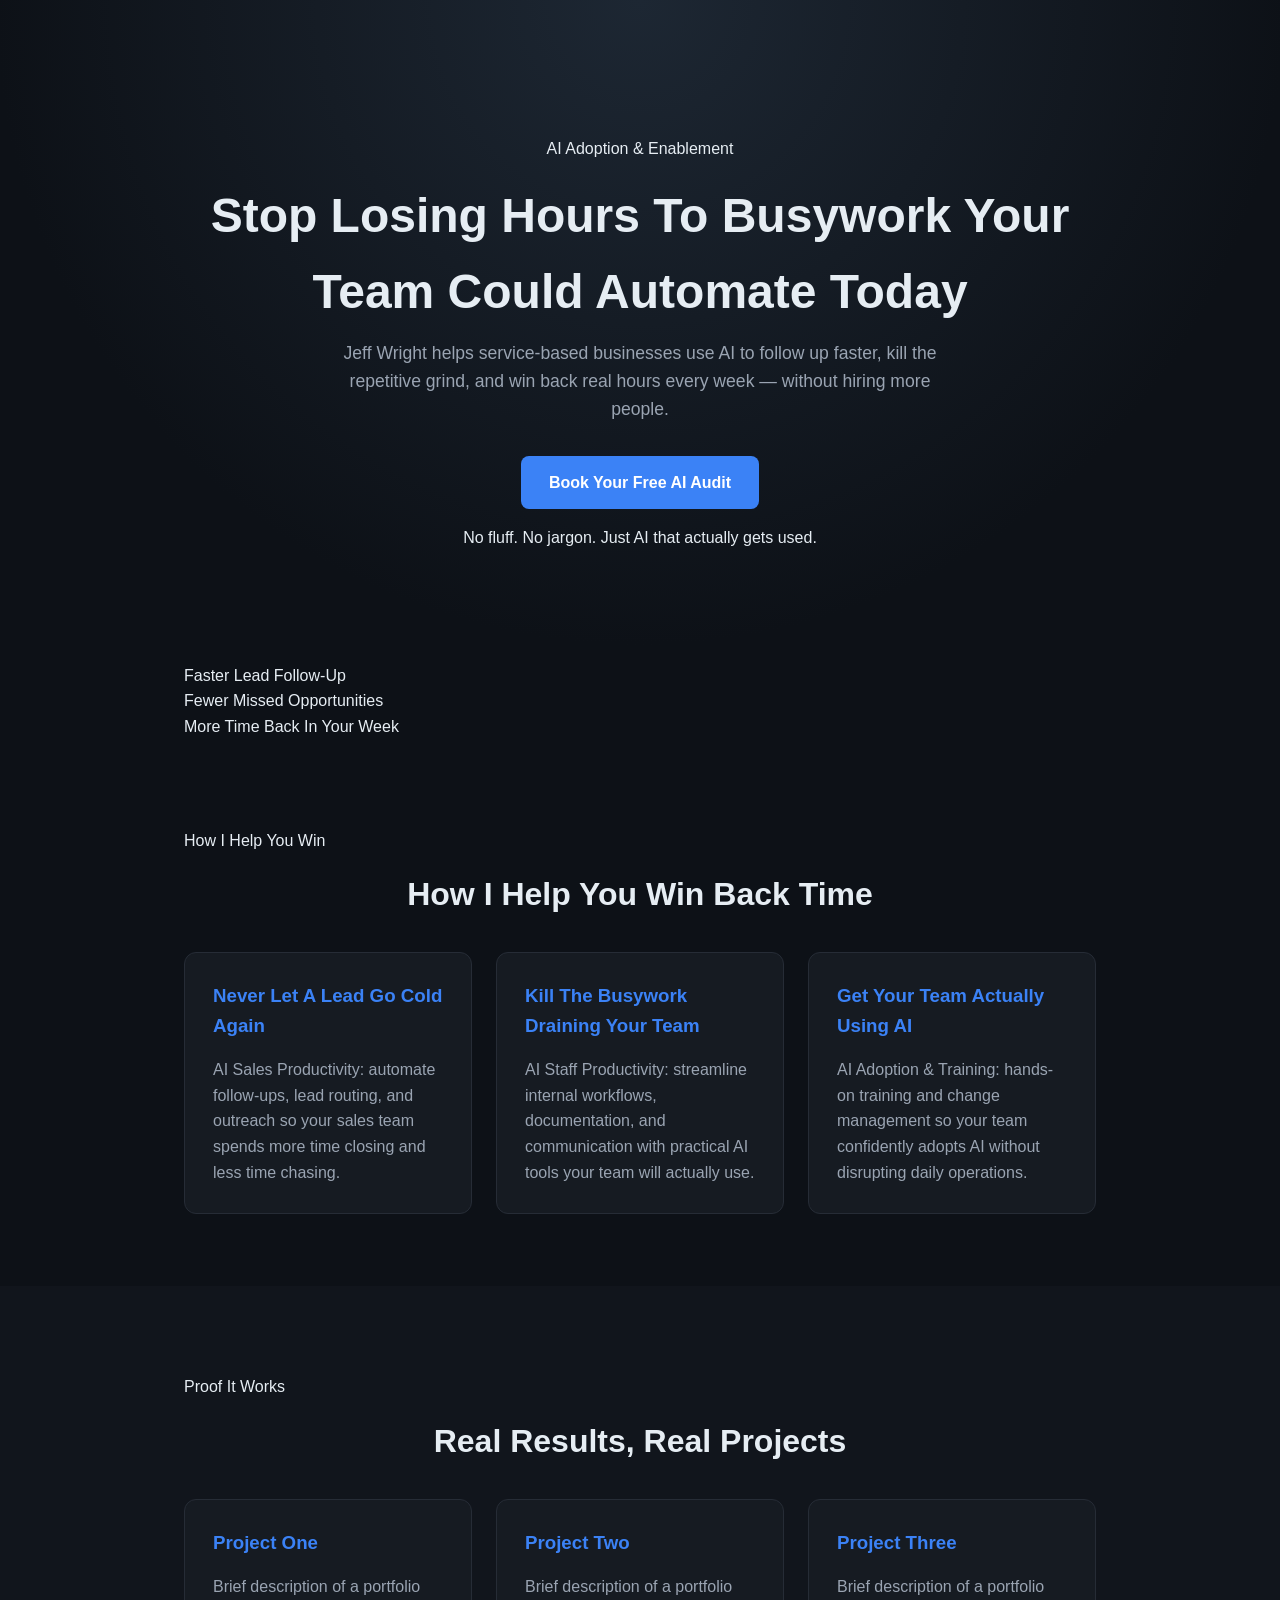
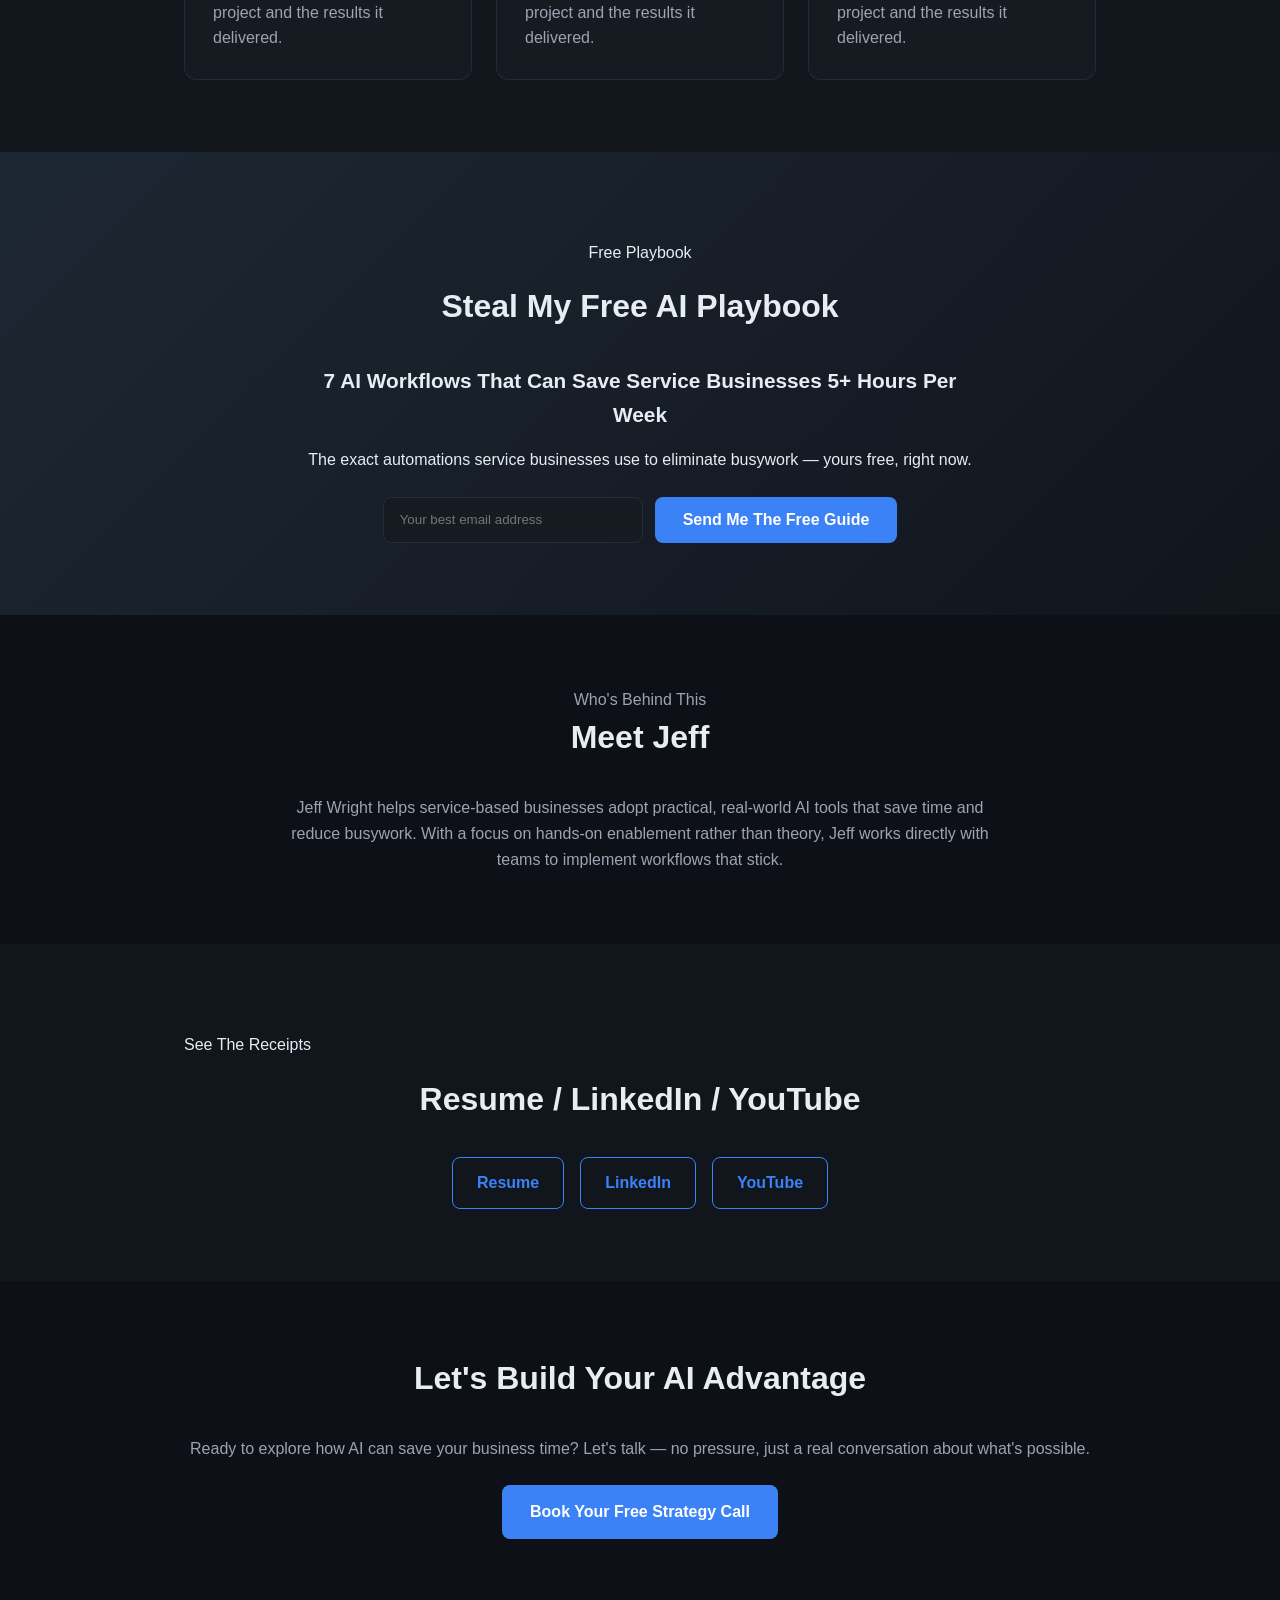
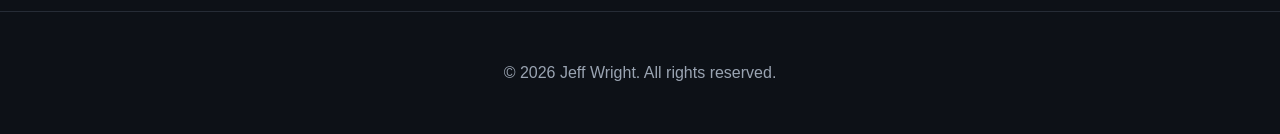
==== index.html @ 06b240dd "Update index.html" ====
<!DOCTYPE html>
<html lang="en">
<head>
<meta charset="UTF-8">
<meta name="viewport" content="width=device-width, initial-scale=1.0">
<title>Jeff Wright | AI Adoption & Enablement</title>
<link rel="stylesheet" href="style.css">
</head>
<body>

<header class="hero">
  <div class="container">
    <p class="eyebrow">AI Adoption &amp; Enablement</p>
    <h1>Stop Losing Hours To Busywork Your Team Could Automate Today</h1>
    <p class="tagline">Jeff Wright helps service-based businesses use AI to follow up faster, kill the repetitive grind, and win back real hours every week &mdash; without hiring more people.</p>
    <a href="#contact" class="btn btn-cta">Book Your Free AI Audit</a>
    <p class="microcopy">No fluff. No jargon. Just AI that actually gets used.</p>
  </div>
</header>

<section class="stats-bar">
  <div class="container stats-grid">
    <div class="stat">
      <span class="stat-number">Faster</span>
      <span class="stat-label">Lead Follow-Up</span>
    </div>
    <div class="stat">
      <span class="stat-number">Fewer</span>
      <span class="stat-label">Missed Opportunities</span>
    </div>
    <div class="stat">
      <span class="stat-number">More</span>
      <span class="stat-label">Time Back In Your Week</span>
    </div>
  </div>
</section>

<section id="what-i-do" class="section">
  <div class="container">
    <p class="kicker">How I Help You Win</p>
    <h2>How I Help You Win Back Time</h2>
    <div class="cards">
      <div class="card">
        <h3>Never Let A Lead Go Cold Again</h3>
        <p>AI Sales Productivity: automate follow-ups, lead routing, and outreach so your sales team spends more time closing and less time chasing.</p>
      </div>
      <div class="card">
        <h3>Kill The Busywork Draining Your Team</h3>
        <p>AI Staff Productivity: streamline internal workflows, documentation, and communication with practical AI tools your team will actually use.</p>
      </div>
      <div class="card">
        <h3>Get Your Team Actually Using AI</h3>
        <p>AI Adoption &amp; Training: hands-on training and change management so your team confidently adopts AI without disrupting daily operations.</p>
      </div>
    </div>
  </div>
</section>

<section id="featured-projects" class="section alt">
  <div class="container">
    <p class="kicker">Proof It Works</p>
    <h2>Real Results, Real Projects</h2>
    <div class="cards">
      <div class="card">
        <h3>Project One</h3>
        <p>Brief description of a portfolio project and the results it delivered.</p>
      </div>
      <div class="card">
        <h3>Project Two</h3>
        <p>Brief description of a portfolio project and the results it delivered.</p>
      </div>
      <div class="card">
        <h3>Project Three</h3>
        <p>Brief description of a portfolio project and the results it delivered.</p>
      </div>
    </div>
  </div>
</section>

<section id="lead-magnet" class="section highlight">
  <div class="container">
    <p class="kicker">Free Playbook</p>
    <h2>Steal My Free AI Playbook</h2>
    <p class="lead-title">7 AI Workflows That Can Save Service Businesses 5+ Hours Per Week</p>
    <p>The exact automations service businesses use to eliminate busywork &mdash; yours free, right now.</p>
    <form id="lead-form" class="lead-form">
      <input type="email" name="email" placeholder="Your best email address" required>
      <button type="submit" class="btn btn-cta">Send Me The Free Guide</button>
    </form>
  </div>
</section>

<section id="about" class="section">
  <div class="container">
    <p class="kicker">Who's Behind This</p>
    <h2>Meet Jeff</h2>
    <p>Jeff Wright helps service-based businesses adopt practical, real-world AI tools that save time and reduce busywork. With a focus on hands-on enablement rather than theory, Jeff works directly with teams to implement workflows that stick.</p>
  </div>
</section>

<section id="links" class="section alt">
  <div class="container">
    <p class="kicker">See The Receipts</p>
    <h2>Resume / LinkedIn / YouTube</h2>
    <div class="links">
      <a href="#" class="btn-outline">Resume</a>
      <a href="#" class="btn-outline">LinkedIn</a>
      <a href="#" class="btn-outline">YouTube</a>
    </div>
  </div>
</section>

<section id="contact" class="section cta-section">
  <div class="container">
    <h2>Let's Build Your AI Advantage</h2>
    <p>Ready to explore how AI can save your business time? Let's talk &mdash; no pressure, just a real conversation about what's possible.</p>
    <a href="#" class="btn btn-cta btn-large">Book Your Free Strategy Call</a>
  </div>
</section>

<footer>
  <div class="container">
    <p>&copy; 2026 Jeff Wright. All rights reserved.</p>
  </div>
</footer>

</body>
</html>
---- style.css ----
:root {
  --bg: #0d1117;
  --bg-alt: #11151c;
  --accent: #3b82f6;
  --text: #e6edf3;
  --text-muted: #9aa4b2;
  --card-bg: #161b22;
  --border: #262c36;
}

* {
  box-sizing: border-box;
}

body {
  margin: 0;
  font-family: -apple-system, BlinkMacSystemFont, "Segoe UI", Roboto, Helvetica, Arial, sans-serif;
  background: var(--bg);
  color: var(--text);
  line-height: 1.6;
}

.container {
  max-width: 960px;
  margin: 0 auto;
  padding: 0 24px;
}

.section {
  padding: 72px 0;
}

.section.alt {
  background: var(--bg-alt);
}

.section.highlight {
  background: linear-gradient(135deg, #1d2733, #11151c);
  text-align: center;
}

h1, h2, h3 {
  margin-top: 0;
}

h2 {
  font-size: 2rem;
  margin-bottom: 32px;
  text-align: center;
}

.hero {
  padding: 120px 0 96px;
  text-align: center;
  background: radial-gradient(circle at top, #1d2733, #0d1117 70%);
}

.hero h1 {
  font-size: 3rem;
  margin-bottom: 8px;
}

.hero .subtitle {
  font-size: 1.4rem;
  color: var(--accent);
  margin-bottom: 20px;
}

.hero .tagline {
  max-width: 640px;
  margin: 0 auto 32px;
  color: var(--text-muted);
  font-size: 1.1rem;
}

.btn {
  display: inline-block;
  background: var(--accent);
  color: #fff;
  padding: 14px 28px;
  border-radius: 8px;
  text-decoration: none;
  font-weight: 600;
  border: none;
  cursor: pointer;
  font-size: 1rem;
}

.btn:hover {
  opacity: 0.9;
}

.btn-outline {
  display: inline-block;
  padding: 12px 24px;
  border: 1px solid var(--accent);
  color: var(--accent);
  border-radius: 8px;
  text-decoration: none;
  font-weight: 600;
}

.cards {
  display: grid;
  grid-template-columns: repeat(auto-fit, minmax(240px, 1fr));
  gap: 24px;
}

.card {
  background: var(--card-bg);
  border: 1px solid var(--border);
  border-radius: 12px;
  padding: 28px;
}

.card h3 {
  color: var(--accent);
  margin-bottom: 12px;
}

.card p {
  color: var(--text-muted);
  margin-bottom: 0;
}

.lead-title {
  font-size: 1.3rem;
  font-weight: 700;
  max-width: 640px;
  margin: 0 auto 12px;
}

.lead-form {
  display: flex;
  justify-content: center;
  gap: 12px;
  flex-wrap: wrap;
  margin-top: 24px;
}

.lead-form input {
  padding: 14px 16px;
  border-radius: 8px;
  border: 1px solid var(--border);
  background: var(--card-bg);
  color: var(--text);
  min-width: 260px;
}

#about p {
  max-width: 720px;
  margin: 0 auto;
  text-align: center;
  color: var(--text-muted);
}

.links {
  display: flex;
  justify-content: center;
  gap: 16px;
  flex-wrap: wrap;
}

#contact {
  text-align: center;
}

#contact p {
  color: var(--text-muted);
  margin-bottom: 24px;
}

footer {
  padding: 32px 0;
  text-align: center;
  color: var(--text-muted);
  border-top: 1px solid var(--border);
}
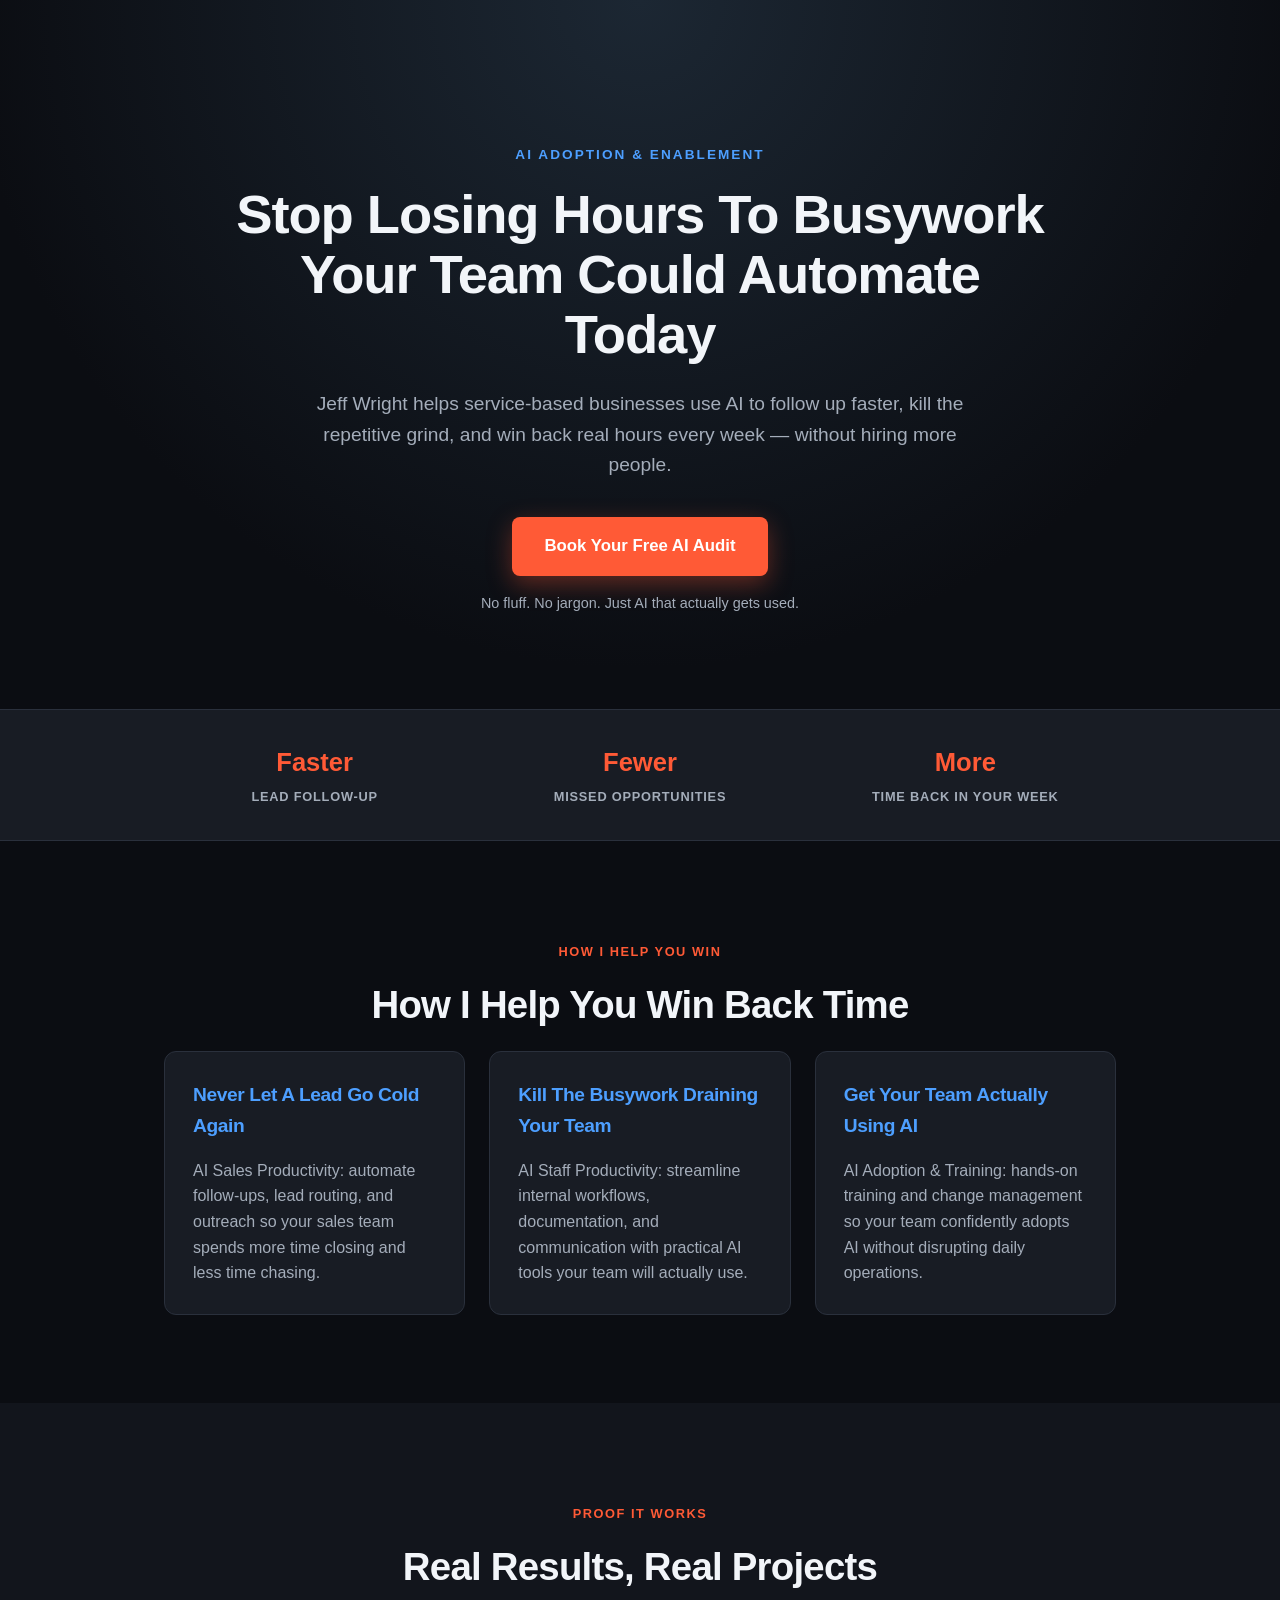
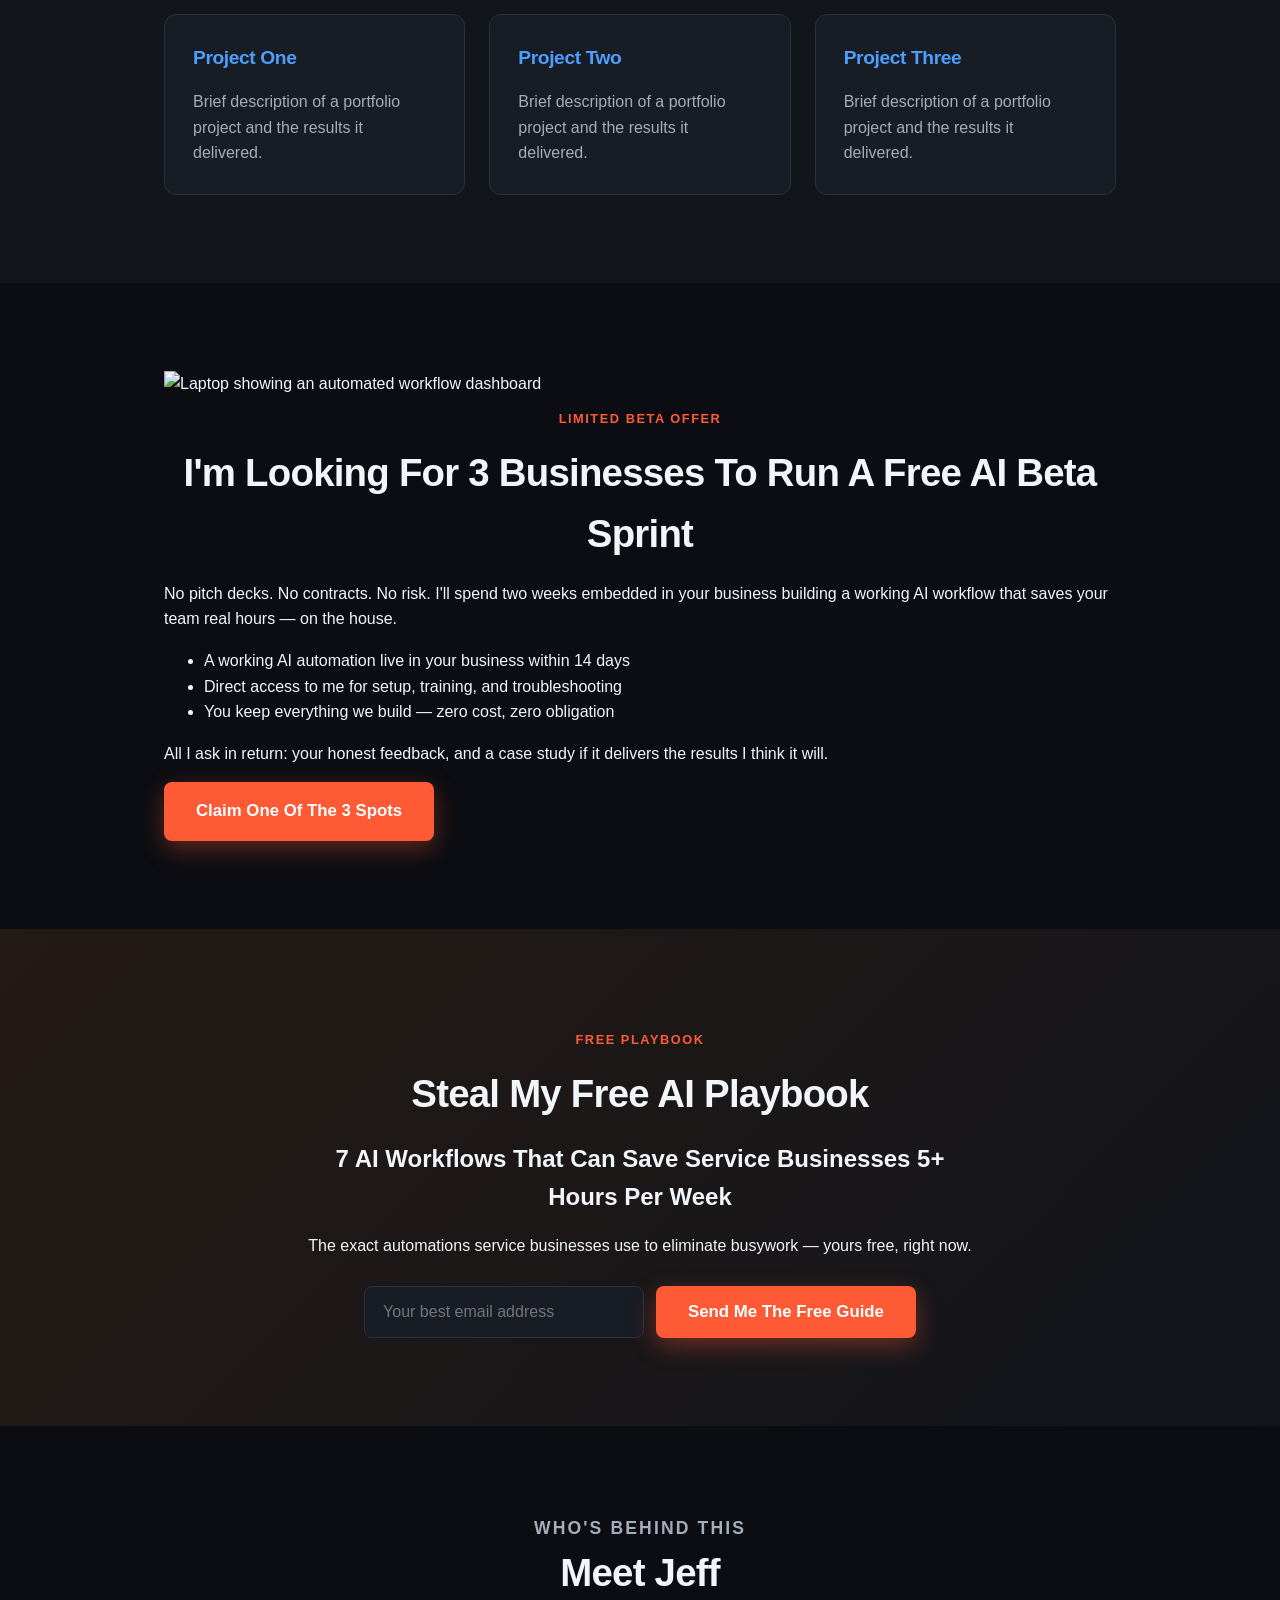
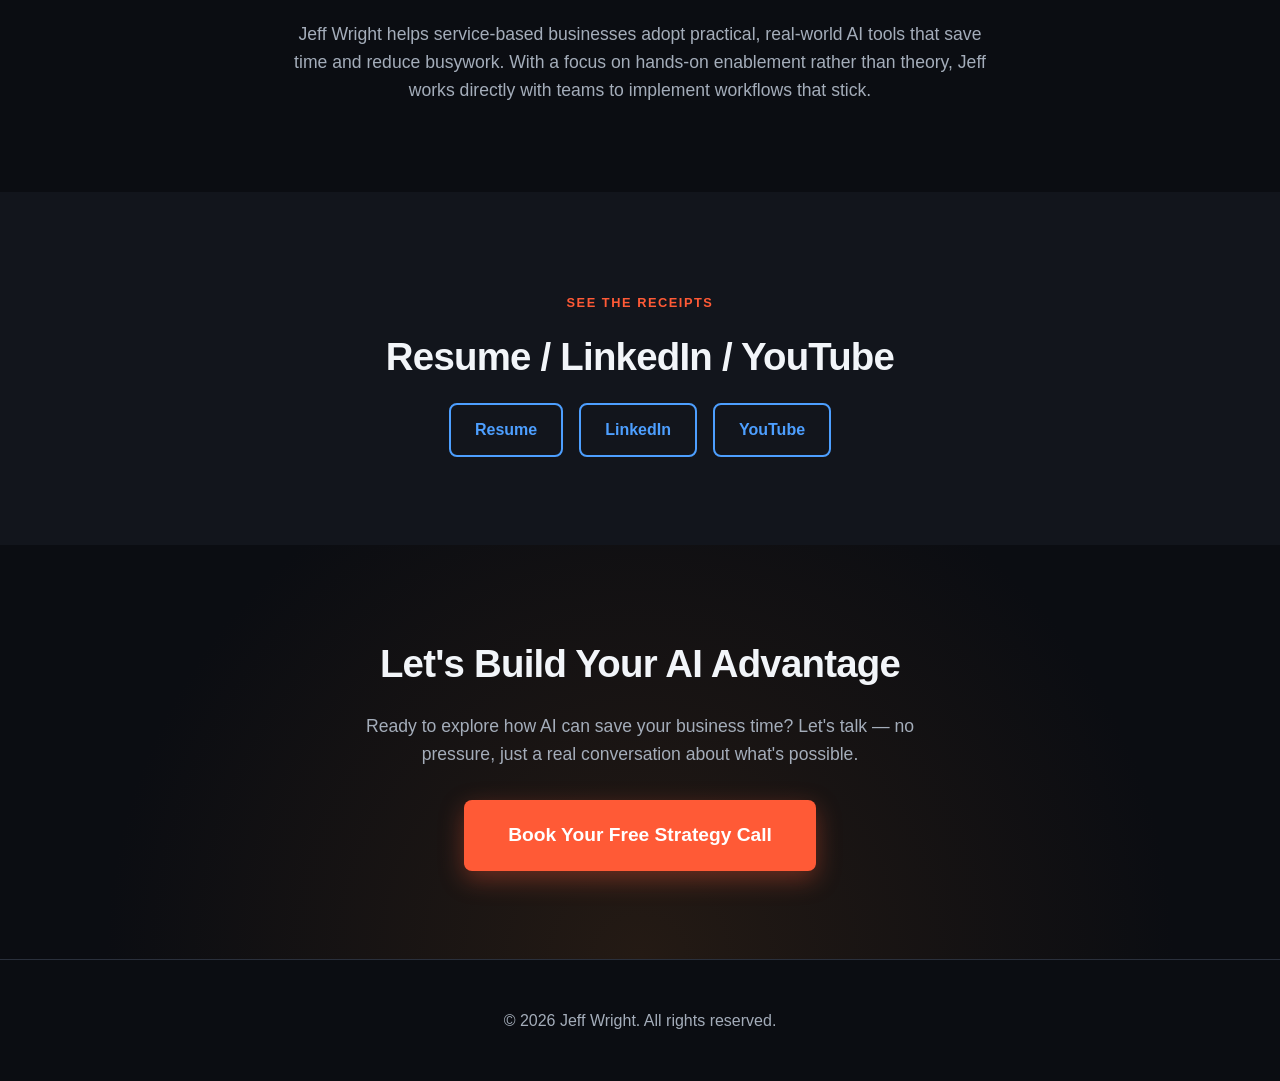
==== commit 8e603d9c: "Update index.html" ====
--- a/index.html
+++ b/index.html
@@ -77,6 +77,26 @@
   </div>
 </section>
 
+<section id="beta-offer" class="section beta-section">
+  <div class="container beta-grid">
+    <div class="beta-image">
+      <img src="https://images.unsplash.com/photo-1522202176988-66273c2fd55f?auto=format&amp;fit=crop&amp;w=1200&amp;q=80" alt="Laptop showing an automated workflow dashboard" loading="lazy">
+    </div>
+    <div class="beta-copy">
+      <p class="kicker">Limited Beta Offer</p>
+      <h2 class="beta-heading">I'm Looking For 3 Businesses To Run A Free AI Beta Sprint</h2>
+      <p class="beta-lead">No pitch decks. No contracts. No risk. I'll spend two weeks embedded in your business building a working AI workflow that saves your team real hours &mdash; on the house.</p>
+      <ul class="beta-list">
+        <li>A working AI automation live in your business within 14 days</li>
+        <li>Direct access to me for setup, training, and troubleshooting</li>
+        <li>You keep everything we build &mdash; zero cost, zero obligation</li>
+      </ul>
+      <p class="beta-ask">All I ask in return: your honest feedback, and a case study if it delivers the results I think it will.</p>
+      <a href="#contact" class="btn btn-cta">Claim One Of The 3 Spots</a>
+    </div>
+  </div>
+</section>
+
 <section id="lead-magnet" class="section highlight">
   <div class="container">
     <p class="kicker">Free Playbook</p>
--- a/style.css
+++ b/style.css
@@ -1,11 +1,13 @@
 :root {
-  --bg: #0d1117;
-  --bg-alt: #11151c;
-  --accent: #3b82f6;
-  --text: #e6edf3;
-  --text-muted: #9aa4b2;
-  --card-bg: #161b22;
-  --border: #262c36;
+  --bg: #0b0d12;
+  --bg-alt: #12151c;
+  --accent: #4d9fff;
+  --accent-cta: #ff5a36;
+  --accent-cta-hover: #ff7452;
+  --text: #f2f5f9;
+  --text-muted: #a4adba;
+  --card-bg: #181c24;
+  --border: #2a303c;
 }
 
 * {
@@ -21,13 +23,13 @@
 }
 
 .container {
-  max-width: 960px;
+  max-width: 1000px;
   margin: 0 auto;
   padding: 0 24px;
 }
 
 .section {
-  padding: 72px 0;
+  padding: 88px 0;
 }
 
 .section.alt {
@@ -35,68 +37,145 @@
 }
 
 .section.highlight {
-  background: linear-gradient(135deg, #1d2733, #11151c);
-  text-align: center;
+  background: linear-gradient(135deg, #241a14, #12151c);
+  text-align: center;
+}
+
+.section.cta-section {
+  text-align: center;
+  background: radial-gradient(circle at bottom, #241a14, #0b0d12 70%);
 }
 
 h1, h2, h3 {
   margin-top: 0;
+  font-weight: 800;
+  letter-spacing: -0.02em;
 }
 
 h2 {
-  font-size: 2rem;
-  margin-bottom: 32px;
-  text-align: center;
+  font-size: 2.4rem;
+  margin-bottom: 16px;
+  text-align: center;
+}
+
+.kicker {
+  text-align: center;
+  text-transform: uppercase;
+  letter-spacing: 0.12em;
+  font-size: 0.8rem;
+  font-weight: 700;
+  color: var(--accent-cta);
+  margin-bottom: 12px;
 }
 
 .hero {
-  padding: 120px 0 96px;
-  text-align: center;
-  background: radial-gradient(circle at top, #1d2733, #0d1117 70%);
-}
-
-.hero h1 {
-  font-size: 3rem;
-  margin-bottom: 8px;
-}
-
-.hero .subtitle {
-  font-size: 1.4rem;
+  padding: 130px 0 80px;
+  text-align: center;
+  background: radial-gradient(circle at top, #1c2733, #0b0d12 70%);
+}
+
+.hero .eyebrow {
+  text-transform: uppercase;
+  letter-spacing: 0.15em;
+  font-size: 0.85rem;
+  font-weight: 700;
   color: var(--accent);
   margin-bottom: 20px;
 }
 
+.hero h1 {
+  font-size: 3.4rem;
+  line-height: 1.1;
+  max-width: 820px;
+  margin: 0 auto 24px;
+}
+
 .hero .tagline {
-  max-width: 640px;
-  margin: 0 auto 32px;
-  color: var(--text-muted);
-  font-size: 1.1rem;
+  max-width: 680px;
+  margin: 0 auto 36px;
+  color: var(--text-muted);
+  font-size: 1.2rem;
+}
+
+.microcopy {
+  margin-top: 16px;
+  font-size: 0.9rem;
+  color: var(--text-muted);
 }
 
 .btn {
   display: inline-block;
   background: var(--accent);
   color: #fff;
-  padding: 14px 28px;
+  padding: 16px 32px;
   border-radius: 8px;
   text-decoration: none;
-  font-weight: 600;
+  font-weight: 700;
   border: none;
   cursor: pointer;
-  font-size: 1rem;
+  font-size: 1.05rem;
+  transition: transform 0.15s ease, background 0.15s ease;
 }
 
 .btn:hover {
-  opacity: 0.9;
+  transform: translateY(-2px);
+}
+
+.btn-cta {
+  background: var(--accent-cta);
+  box-shadow: 0 8px 24px rgba(255, 90, 54, 0.35);
+}
+
+.btn-cta:hover {
+  background: var(--accent-cta-hover);
+}
+
+.btn-large {
+  padding: 20px 44px;
+  font-size: 1.2rem;
 }
 
 .btn-outline {
   display: inline-block;
   padding: 12px 24px;
-  border: 1px solid var(--accent);
+  border: 2px solid var(--accent);
   color: var(--accent);
   border-radius: 8px;
   text-decoration: none;
+  font-weight: 700;
+}
+
+.stats-bar {
+  background: var(--card-bg);
+  border-top: 1px solid var(--border);
+  border-bottom: 1px solid var(--border);
+  padding: 32px 0;
+}
+
+.stats-grid {
+  display: grid;
+  grid-template-columns: repeat(auto-fit, minmax(200px, 1fr));
+  gap: 24px;
+  text-align: center;
+}
+
+.stat {
+  display: flex;
+  flex-direction: column;
+  gap: 4px;
+}
+
+.stat-number {
+  font-size: 1.6rem;
+  font-weight: 800;
+  color: var(--accent-cta);
+}
+
+.stat-label {
+  color: var(--text-muted);
+  text-transform: uppercase;
+  letter-spacing: 0.06em;
+  font-size: 0.8rem;
   font-weight: 600;
 }
 
@@ -111,11 +190,18 @@
   border: 1px solid var(--border);
   border-radius: 12px;
   padding: 28px;
+  transition: transform 0.15s ease, border-color 0.15s ease;
+}
+
+.card:hover {
+  transform: translateY(-4px);
+  border-color: var(--accent-cta);
 }
 
 .card h3 {
   color: var(--accent);
   margin-bottom: 12px;
+  font-size: 1.2rem;
 }
 
 .card p {
@@ -124,9 +210,9 @@
 }
 
 .lead-title {
-  font-size: 1.3rem;
-  font-weight: 700;
-  max-width: 640px;
+  font-size: 1.5rem;
+  font-weight: 800;
+  max-width: 680px;
   margin: 0 auto 12px;
 }
 
@@ -135,16 +221,17 @@
   justify-content: center;
   gap: 12px;
   flex-wrap: wrap;
-  margin-top: 24px;
+  margin-top: 28px;
 }
 
 .lead-form input {
-  padding: 14px 16px;
+  padding: 16px 18px;
   border-radius: 8px;
   border: 1px solid var(--border);
   background: var(--card-bg);
   color: var(--text);
-  min-width: 260px;
+  min-width: 280px;
+  font-size: 1rem;
 }
 
 #about p {
@@ -152,6 +239,7 @@
   margin: 0 auto;
   text-align: center;
   color: var(--text-muted);
+  font-size: 1.1rem;
 }
 
 .links {
@@ -161,13 +249,13 @@
   flex-wrap: wrap;
 }
 
-#contact {
-  text-align: center;
-}
-
 #contact p {
   color: var(--text-muted);
-  margin-bottom: 24px;
+  margin-bottom: 32px;
+  max-width: 560px;
+  margin-left: auto;
+  margin-right: auto;
+  font-size: 1.1rem;
 }
 
 footer {
@@ -176,3 +264,12 @@
   color: var(--text-muted);
   border-top: 1px solid var(--border);
 }
+
+@media (max-width: 600px) {
+  .hero h1 {
+    font-size: 2.3rem;
+  }
+  h2 {
+    font-size: 1.8rem;
+  }
+}
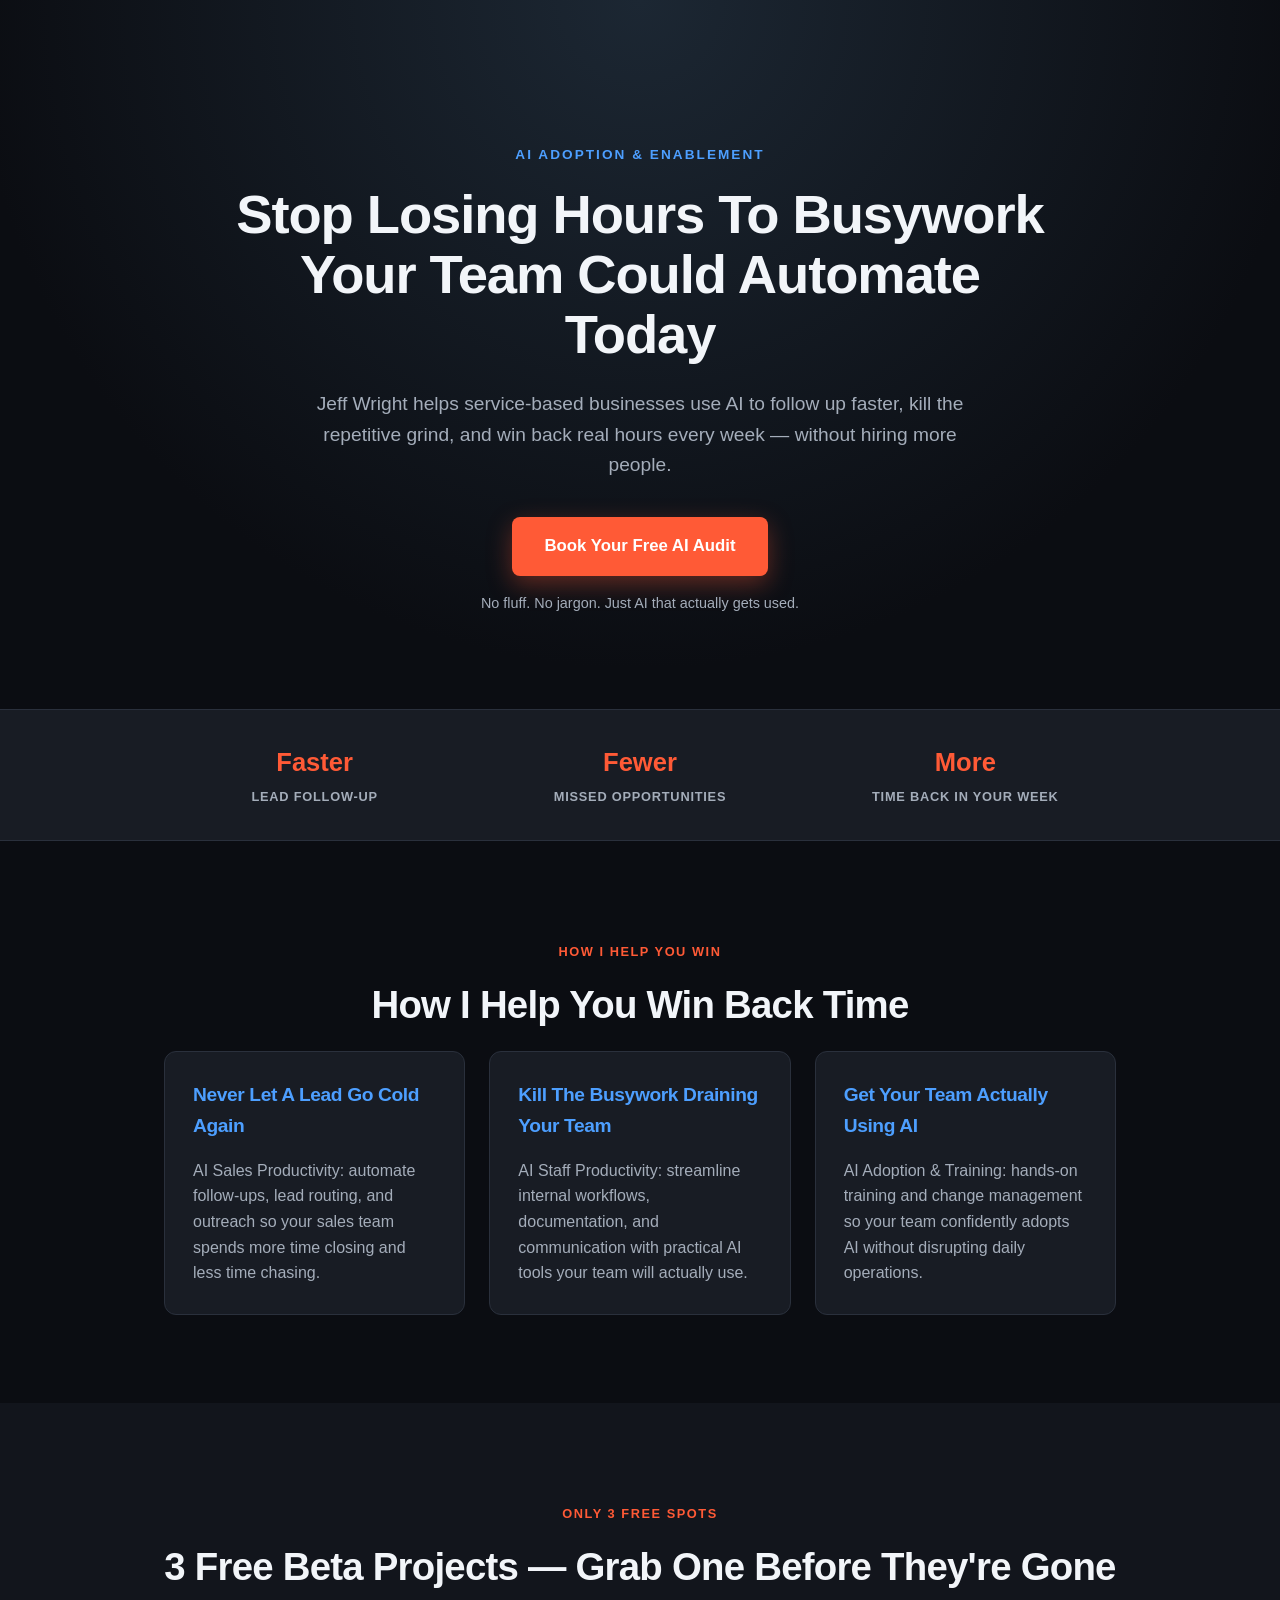
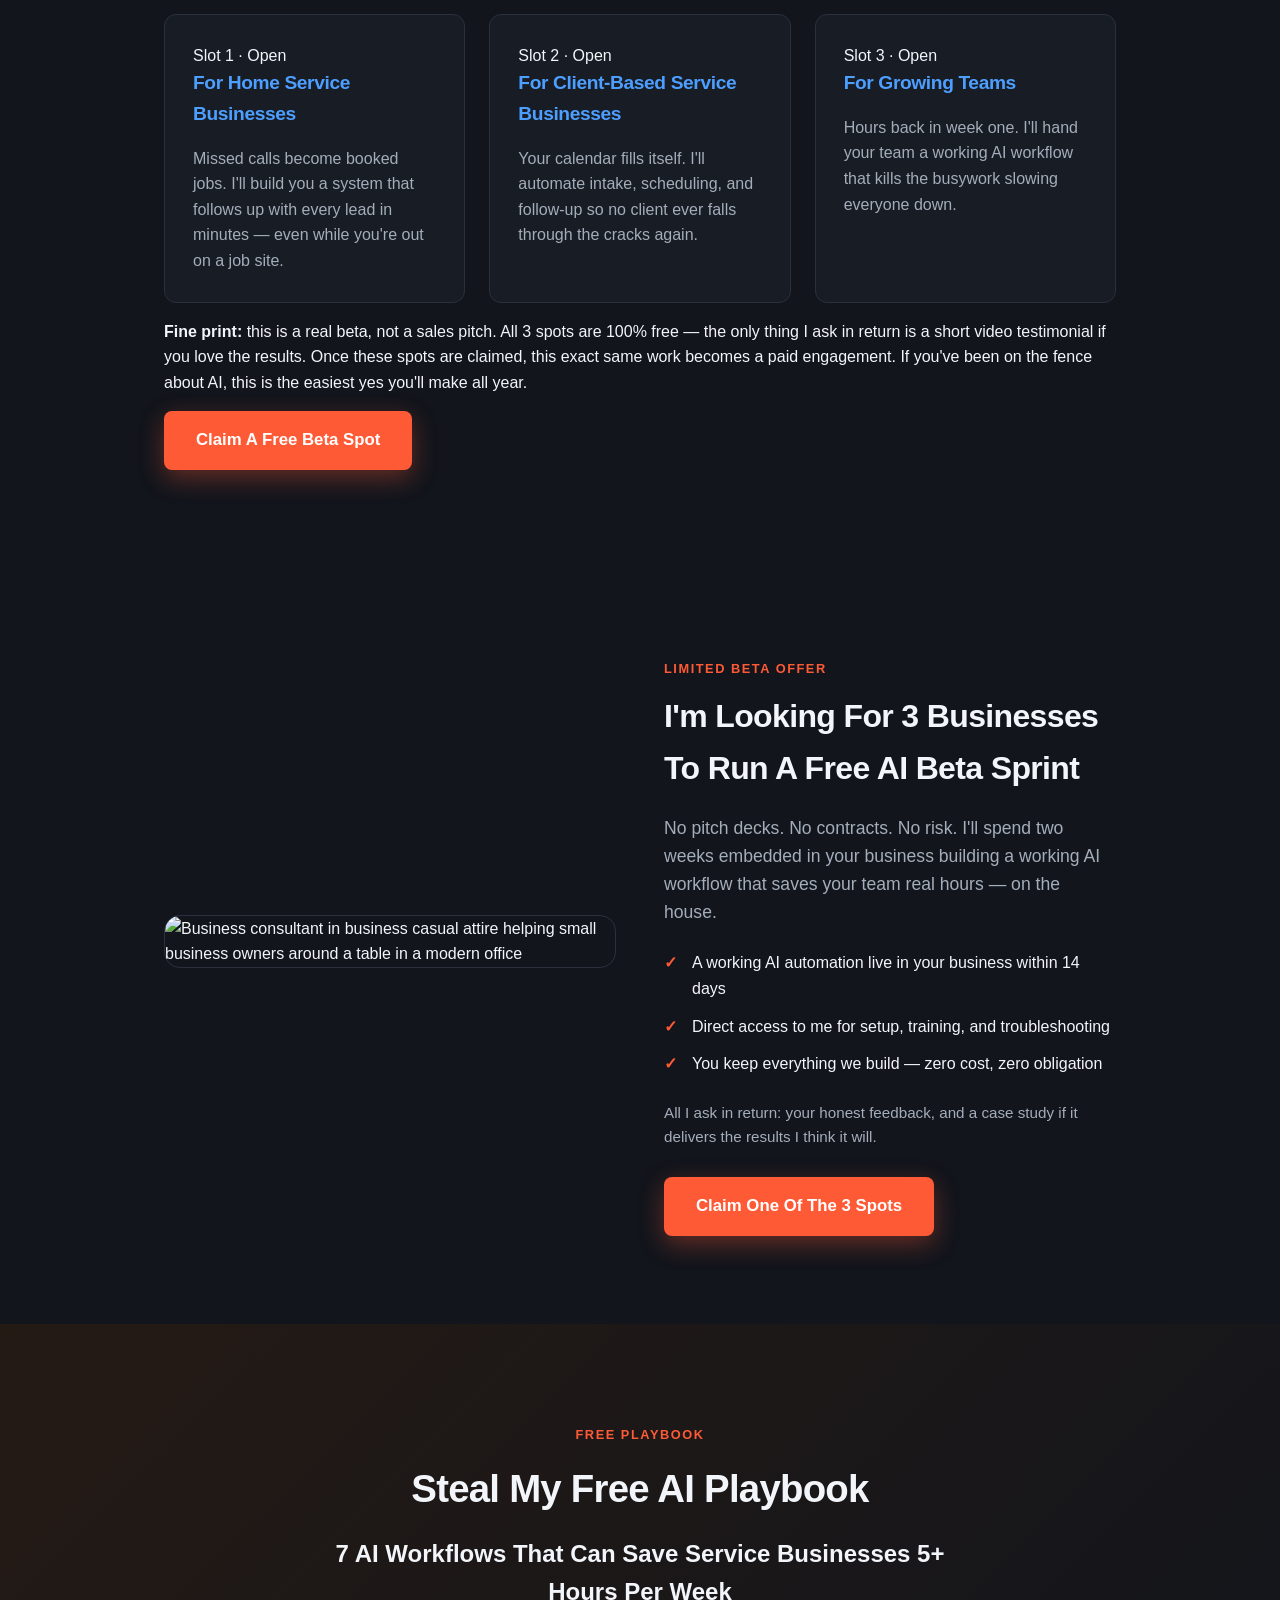
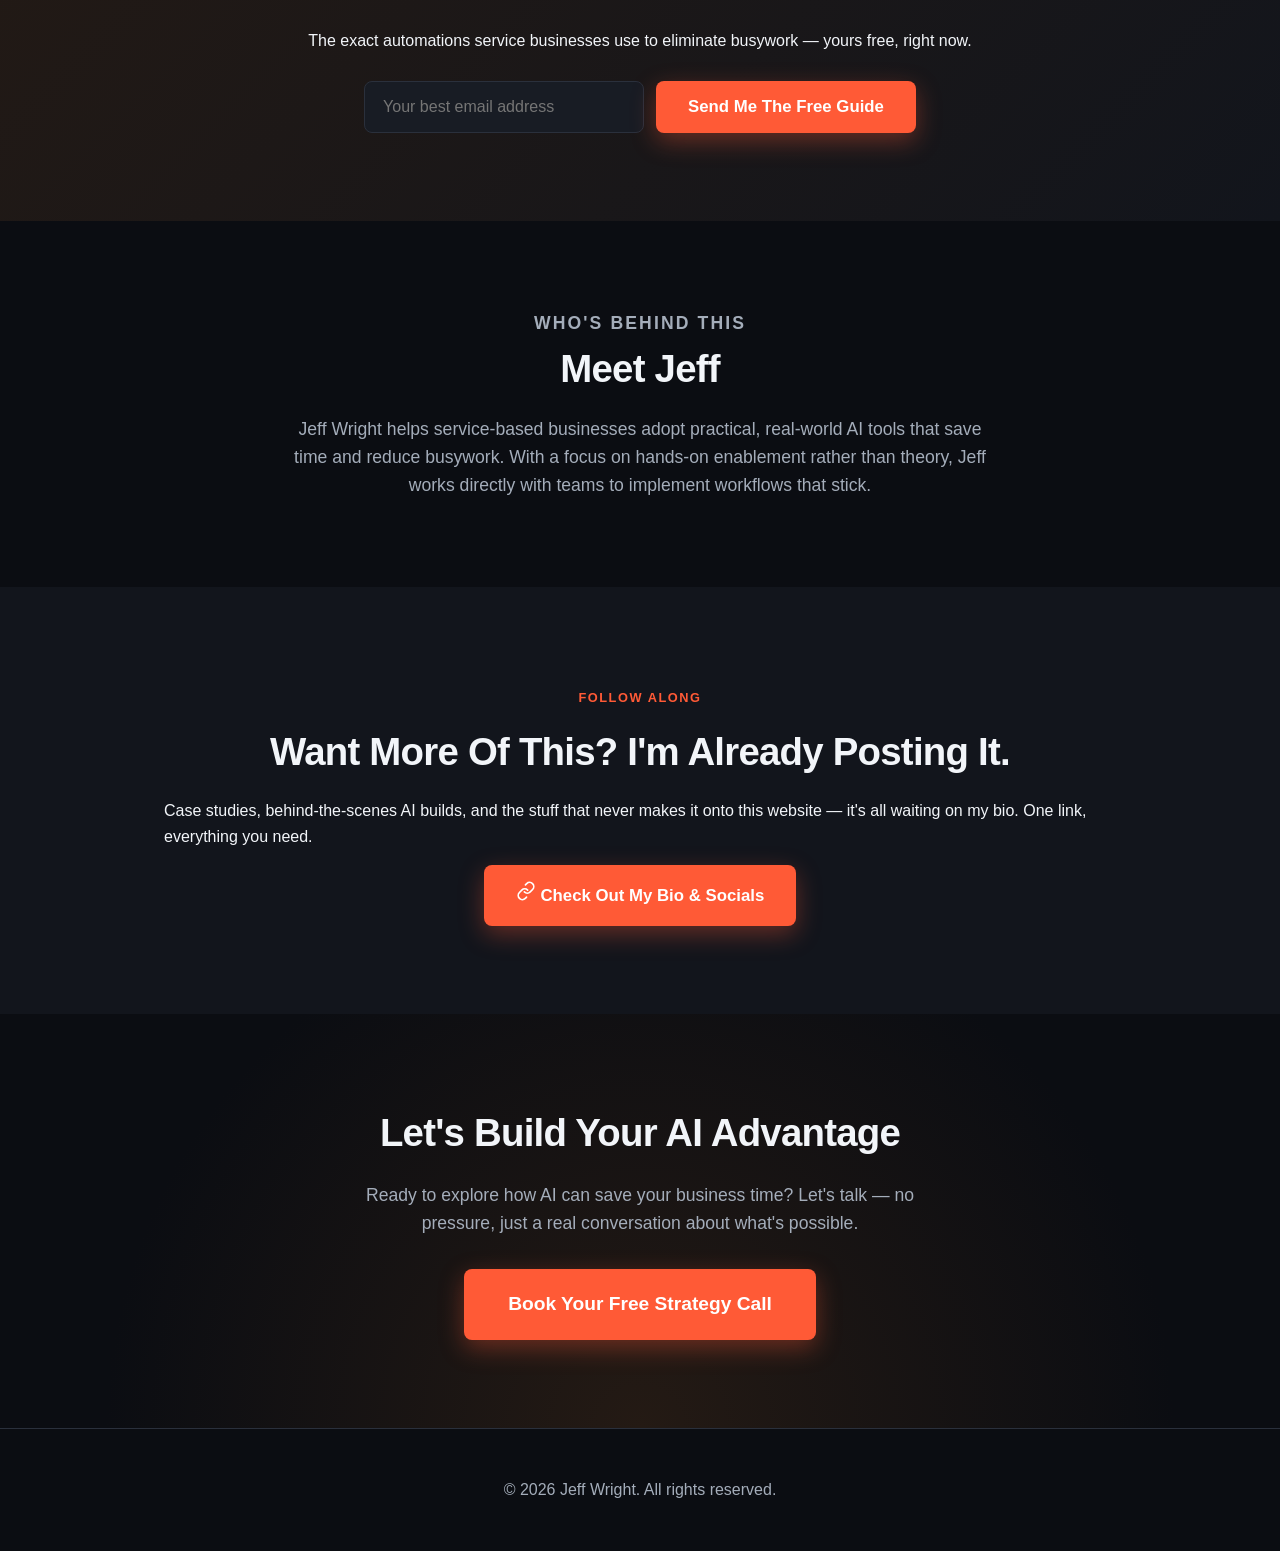
==== commit 2a2d582d: "Update index.html" ====
--- a/index.html
+++ b/index.html
@@ -58,21 +58,28 @@
 
 <section id="featured-projects" class="section alt">
   <div class="container">
-    <p class="kicker">Proof It Works</p>
-    <h2>Real Results, Real Projects</h2>
+    <p class="kicker">Only 3 Free Spots</p>
+    <h2>3 Free Beta Projects &mdash; Grab One Before They're Gone</h2>
     <div class="cards">
       <div class="card">
-        <h3>Project One</h3>
-        <p>Brief description of a portfolio project and the results it delivered.</p>
+        <span class="slot-badge">Slot 1 &middot; Open</span>
+        <h3>For Home Service Businesses</h3>
+        <p>Missed calls become booked jobs. I'll build you a system that follows up with every lead in minutes &mdash; even while you're out on a job site.</p>
       </div>
       <div class="card">
-        <h3>Project Two</h3>
-        <p>Brief description of a portfolio project and the results it delivered.</p>
+        <span class="slot-badge">Slot 2 &middot; Open</span>
+        <h3>For Client-Based Service Businesses</h3>
+        <p>Your calendar fills itself. I'll automate intake, scheduling, and follow-up so no client ever falls through the cracks again.</p>
       </div>
       <div class="card">
-        <h3>Project Three</h3>
-        <p>Brief description of a portfolio project and the results it delivered.</p>
+        <span class="slot-badge">Slot 3 &middot; Open</span>
+        <h3>For Growing Teams</h3>
+        <p>Hours back in week one. I'll hand your team a working AI workflow that kills the busywork slowing everyone down.</p>
       </div>
+    </div>
+    <div class="fine-print-box">
+      <p><strong>Fine print:</strong> this is a real beta, not a sales pitch. All 3 spots are 100% free &mdash; the only thing I ask in return is a short video testimonial if you love the results. Once these spots are claimed, this exact same work becomes a paid engagement. If you've been on the fence about AI, this is the easiest yes you'll make all year.</p>
+      <a href="#contact" class="btn btn-cta">Claim A Free Beta Spot</a>
     </div>
   </div>
 </section>
@@ -80,7 +87,7 @@
 <section id="beta-offer" class="section beta-section">
   <div class="container beta-grid">
     <div class="beta-image">
-      <img src="https://images.unsplash.com/photo-1522202176988-66273c2fd55f?auto=format&amp;fit=crop&amp;w=1200&amp;q=80" alt="Laptop showing an automated workflow dashboard" loading="lazy">
+      <img src="https://images.unsplash.com/photo-1632835254999-b0041c859303?auto=format&amp;fit=crop&amp;w=1200&amp;q=80" alt="Business consultant in business casual attire helping small business owners around a table in a modern office" loading="lazy">
     </div>
     <div class="beta-copy">
       <p class="kicker">Limited Beta Offer</p>
@@ -120,12 +127,17 @@
 
 <section id="links" class="section alt">
   <div class="container">
-    <p class="kicker">See The Receipts</p>
-    <h2>Resume / LinkedIn / YouTube</h2>
+    <p class="kicker">Follow Along</p>
+    <h2>Want More Of This? I'm Already Posting It.</h2>
+    <p class="linkme-copy">Case studies, behind-the-scenes AI builds, and the stuff that never makes it onto this website &mdash; it's all waiting on my bio. One link, everything you need.</p>
     <div class="links">
-      <a href="#" class="btn-outline">Resume</a>
-      <a href="#" class="btn-outline">LinkedIn</a>
-      <a href="#" class="btn-outline">YouTube</a>
+      <a href="https://link.me/jeffwright" target="_blank" rel="noopener" class="btn btn-cta linkme-btn">
+        <svg class="linkme-icon" viewBox="0 0 24 24" width="20" height="20" fill="none" stroke="currentColor" stroke-width="2" stroke-linecap="round" stroke-linejoin="round" aria-hidden="true">
+          <path d="M10 13a5 5 0 0 0 7.07 0l2.83-2.83a5 5 0 0 0-7.07-7.07l-1.5 1.5"></path>
+          <path d="M14 11a5 5 0 0 0-7.07 0L4.1 13.83a5 5 0 0 0 7.07 7.07l1.5-1.5"></path>
+        </svg>
+        Check Out My Bio &amp; Socials
+      </a>
     </div>
   </div>
 </section>
--- a/style.css
+++ b/style.css
@@ -20,6 +20,7 @@
   background: var(--bg);
   color: var(--text);
   line-height: 1.6;
+  overflow-x: hidden;
 }
 
 .container {
@@ -209,6 +210,96 @@
   margin-bottom: 0;
 }
 
+.beta-section {
+  background: var(--bg-alt);
+}
+
+.beta-grid {
+  display: grid;
+  grid-template-columns: 1fr 1fr;
+  gap: 48px;
+  align-items: center;
+}
+
+.beta-image {
+  min-width: 0;
+}
+
+.beta-image img {
+  width: 100%;
+  height: 100%;
+  object-fit: cover;
+  border-radius: 16px;
+  border: 1px solid var(--border);
+  display: block;
+  max-height: 420px;
+}
+
+.beta-copy {
+  min-width: 0;
+}
+
+.beta-copy .kicker,
+.beta-copy .beta-heading {
+  text-align: left;
+}
+
+.beta-heading {
+  font-size: 2rem;
+  margin-bottom: 20px;
+}
+
+.beta-lead {
+  color: var(--text-muted);
+  font-size: 1.1rem;
+  margin-bottom: 24px;
+}
+
+.beta-list {
+  list-style: none;
+  padding: 0;
+  margin: 0 0 24px;
+  display: flex;
+  flex-direction: column;
+  gap: 12px;
+}
+
+.beta-list li {
+  padding-left: 28px;
+  position: relative;
+  color: var(--text);
+}
+
+.beta-list li::before {
+  content: "\2713";
+  position: absolute;
+  left: 0;
+  color: var(--accent-cta);
+  font-weight: 800;
+}
+
+.beta-ask {
+  color: var(--text-muted);
+  font-size: 0.95rem;
+  margin-bottom: 28px;
+}
+
+@media (max-width: 800px) {
+  .beta-grid {
+    grid-template-columns: 1fr;
+  }
+  .beta-copy .kicker,
+  .beta-copy .beta-heading,
+  .beta-lead,
+  .beta-ask {
+    text-align: center;
+  }
+  .beta-list {
+    align-items: center;
+    text-align: left;
+  }
+}
+
 .lead-title {
   font-size: 1.5rem;
   font-weight: 800;
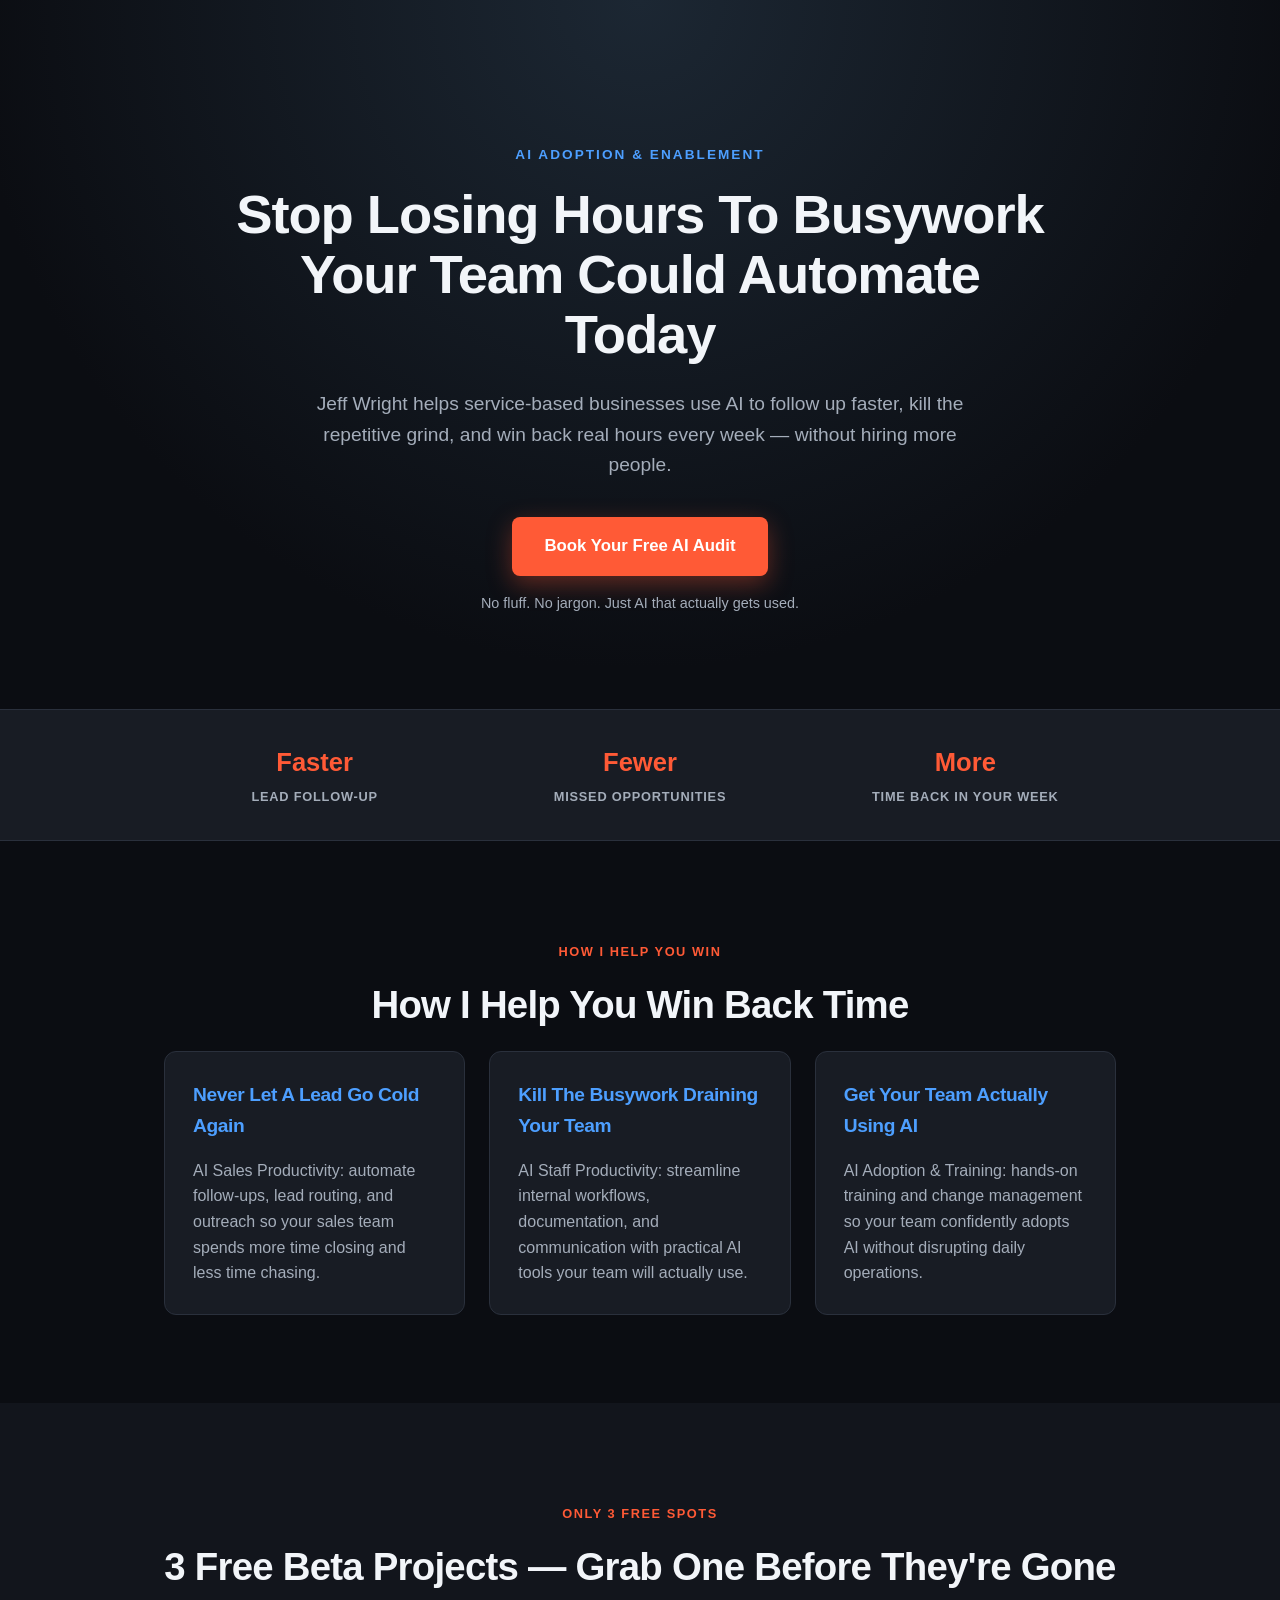
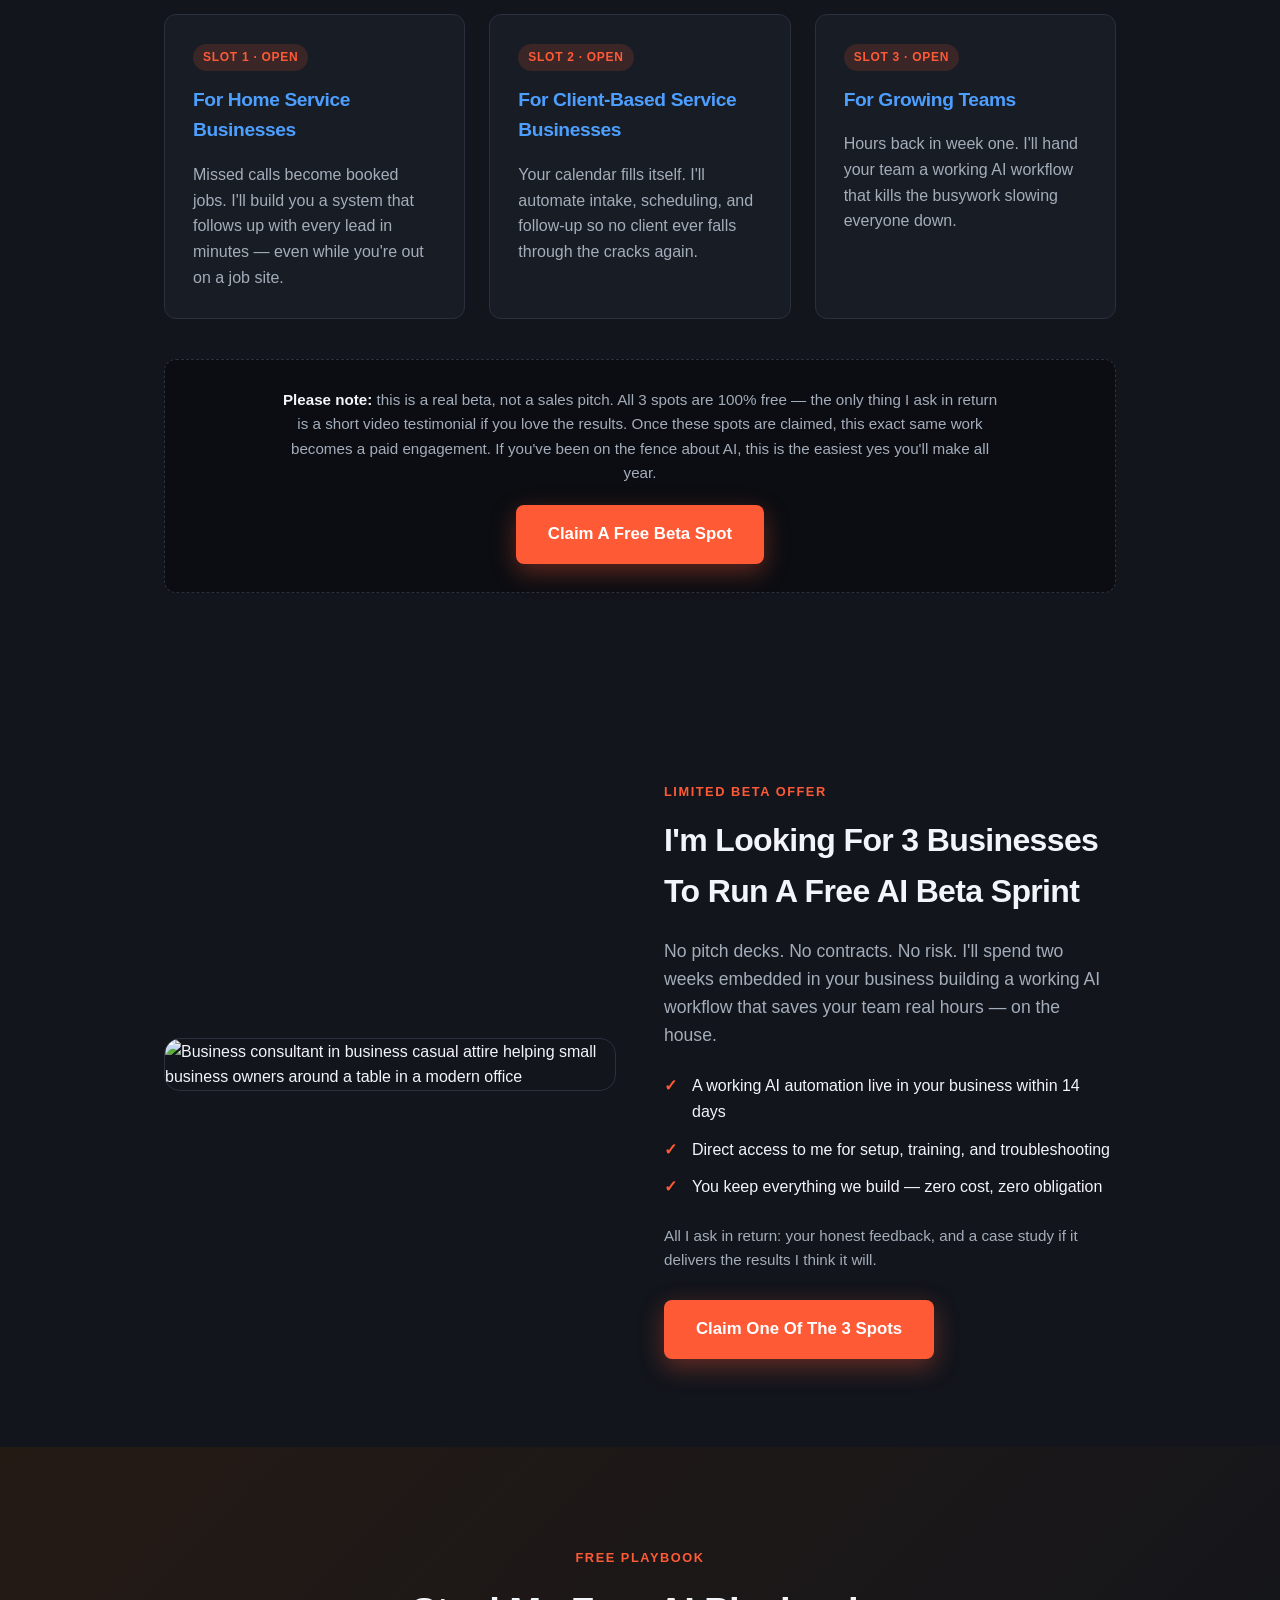
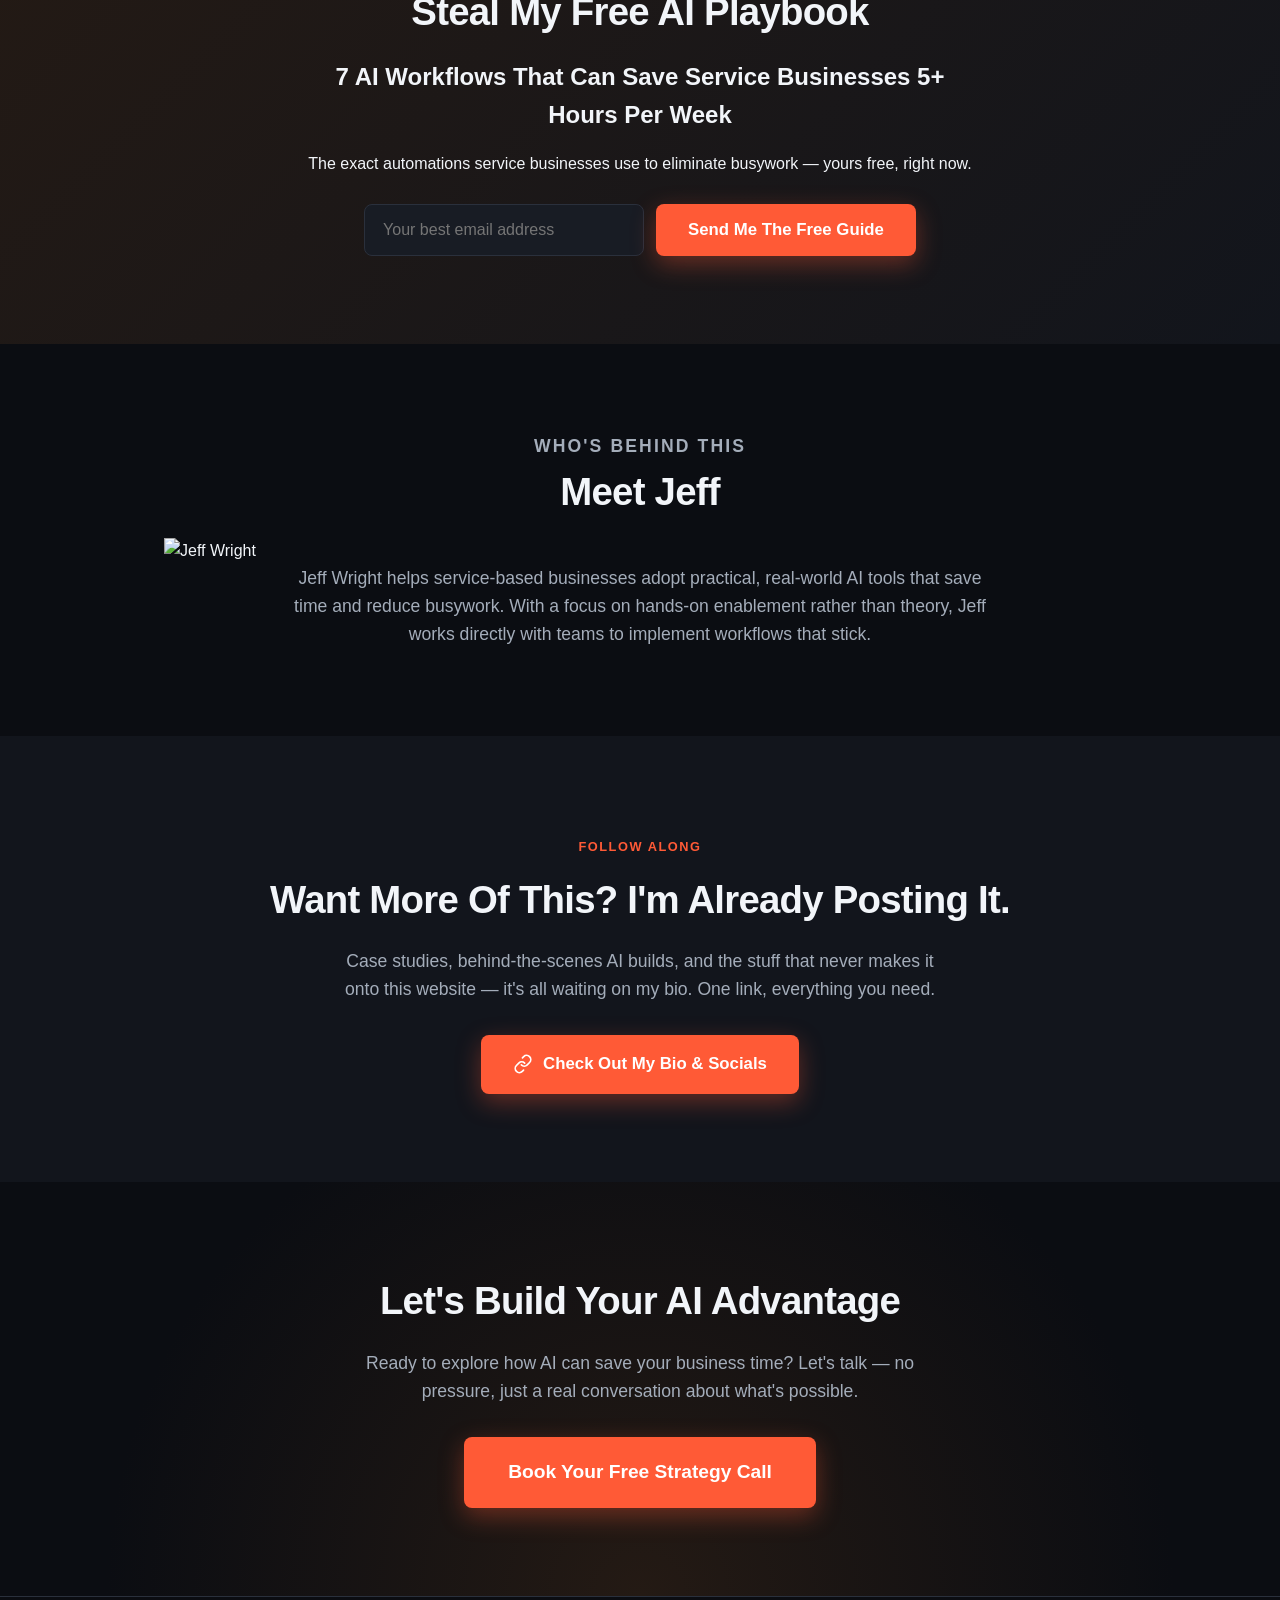
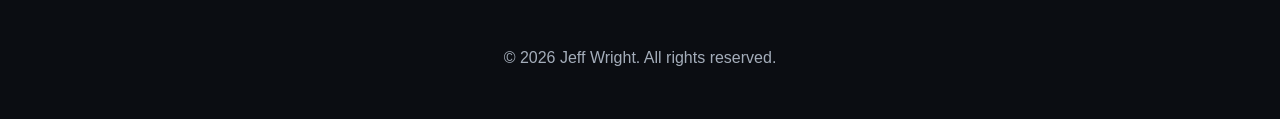
==== commit ffdc2fce: "CTA buttons to Calendly, About photo, fine print wording" ====
--- a/index.html
+++ b/index.html
@@ -13,7 +13,7 @@
     <p class="eyebrow">AI Adoption &amp; Enablement</p>
     <h1>Stop Losing Hours To Busywork Your Team Could Automate Today</h1>
     <p class="tagline">Jeff Wright helps service-based businesses use AI to follow up faster, kill the repetitive grind, and win back real hours every week &mdash; without hiring more people.</p>
-    <a href="#contact" class="btn btn-cta">Book Your Free AI Audit</a>
+    <a href="https://calendly.com/jefflimitlesslifemedia" target="_blank" rel="noopener" class="btn btn-cta">Book Your Free AI Audit</a>
     <p class="microcopy">No fluff. No jargon. Just AI that actually gets used.</p>
   </div>
 </header>
@@ -78,8 +78,8 @@
       </div>
     </div>
     <div class="fine-print-box">
-      <p><strong>Fine print:</strong> this is a real beta, not a sales pitch. All 3 spots are 100% free &mdash; the only thing I ask in return is a short video testimonial if you love the results. Once these spots are claimed, this exact same work becomes a paid engagement. If you've been on the fence about AI, this is the easiest yes you'll make all year.</p>
-      <a href="#contact" class="btn btn-cta">Claim A Free Beta Spot</a>
+      <p><strong>Please note:</strong> this is a real beta, not a sales pitch. All 3 spots are 100% free &mdash; the only thing I ask in return is a short video testimonial if you love the results. Once these spots are claimed, this exact same work becomes a paid engagement. If you've been on the fence about AI, this is the easiest yes you'll make all year.</p>
+      <a href="https://calendly.com/jefflimitlesslifemedia" target="_blank" rel="noopener" class="btn btn-cta">Claim A Free Beta Spot</a>
     </div>
   </div>
 </section>
@@ -99,7 +99,7 @@
         <li>You keep everything we build &mdash; zero cost, zero obligation</li>
       </ul>
       <p class="beta-ask">All I ask in return: your honest feedback, and a case study if it delivers the results I think it will.</p>
-      <a href="#contact" class="btn btn-cta">Claim One Of The 3 Spots</a>
+      <a href="https://calendly.com/jefflimitlesslifemedia" target="_blank" rel="noopener" class="btn btn-cta">Claim One Of The 3 Spots</a>
     </div>
   </div>
 </section>
@@ -121,7 +121,10 @@
   <div class="container">
     <p class="kicker">Who's Behind This</p>
     <h2>Meet Jeff</h2>
-    <p>Jeff Wright helps service-based businesses adopt practical, real-world AI tools that save time and reduce busywork. With a focus on hands-on enablement rather than theory, Jeff works directly with teams to implement workflows that stick.</p>
+    <div class="about-grid">
+      <img src="https://github.com/LimitlessLifeMedia.png" alt="Jeff Wright" class="about-photo">
+      <p>Jeff Wright helps service-based businesses adopt practical, real-world AI tools that save time and reduce busywork. With a focus on hands-on enablement rather than theory, Jeff works directly with teams to implement workflows that stick.</p>
+    </div>
   </div>
 </section>
 
@@ -146,7 +149,7 @@
   <div class="container">
     <h2>Let's Build Your AI Advantage</h2>
     <p>Ready to explore how AI can save your business time? Let's talk &mdash; no pressure, just a real conversation about what's possible.</p>
-    <a href="#" class="btn btn-cta btn-large">Book Your Free Strategy Call</a>
+    <a href="https://calendly.com/jefflimitlesslifemedia" target="_blank" rel="noopener" class="btn btn-cta btn-large">Book Your Free Strategy Call</a>
   </div>
 </section>
 
--- a/style.css
+++ b/style.css
@@ -208,6 +208,39 @@
 .card p {
   color: var(--text-muted);
   margin-bottom: 0;
+}
+
+.slot-badge {
+  display: inline-block;
+  background: rgba(255, 90, 54, 0.15);
+  color: var(--accent-cta);
+  font-size: 0.75rem;
+  font-weight: 700;
+  text-transform: uppercase;
+  letter-spacing: 0.06em;
+  padding: 4px 10px;
+  border-radius: 999px;
+  margin-bottom: 14px;
+}
+
+.fine-print-box {
+  margin-top: 40px;
+  padding: 28px;
+  border: 1px dashed var(--border);
+  border-radius: 12px;
+  text-align: center;
+  background: var(--bg);
+}
+
+.fine-print-box p {
+  color: var(--text-muted);
+  max-width: 720px;
+  margin: 0 auto 20px;
+  font-size: 0.95rem;
+}
+
+.fine-print-box strong {
+  color: var(--text);
 }
 
 .beta-section {
@@ -333,6 +366,24 @@
   font-size: 1.1rem;
 }
 
+.linkme-copy {
+  max-width: 620px;
+  margin: 0 auto 32px;
+  text-align: center;
+  color: var(--text-muted);
+  font-size: 1.1rem;
+}
+
+.linkme-btn {
+  display: inline-flex;
+  align-items: center;
+  gap: 10px;
+}
+
+.linkme-icon {
+  flex-shrink: 0;
+}
+
 .links {
   display: flex;
   justify-content: center;
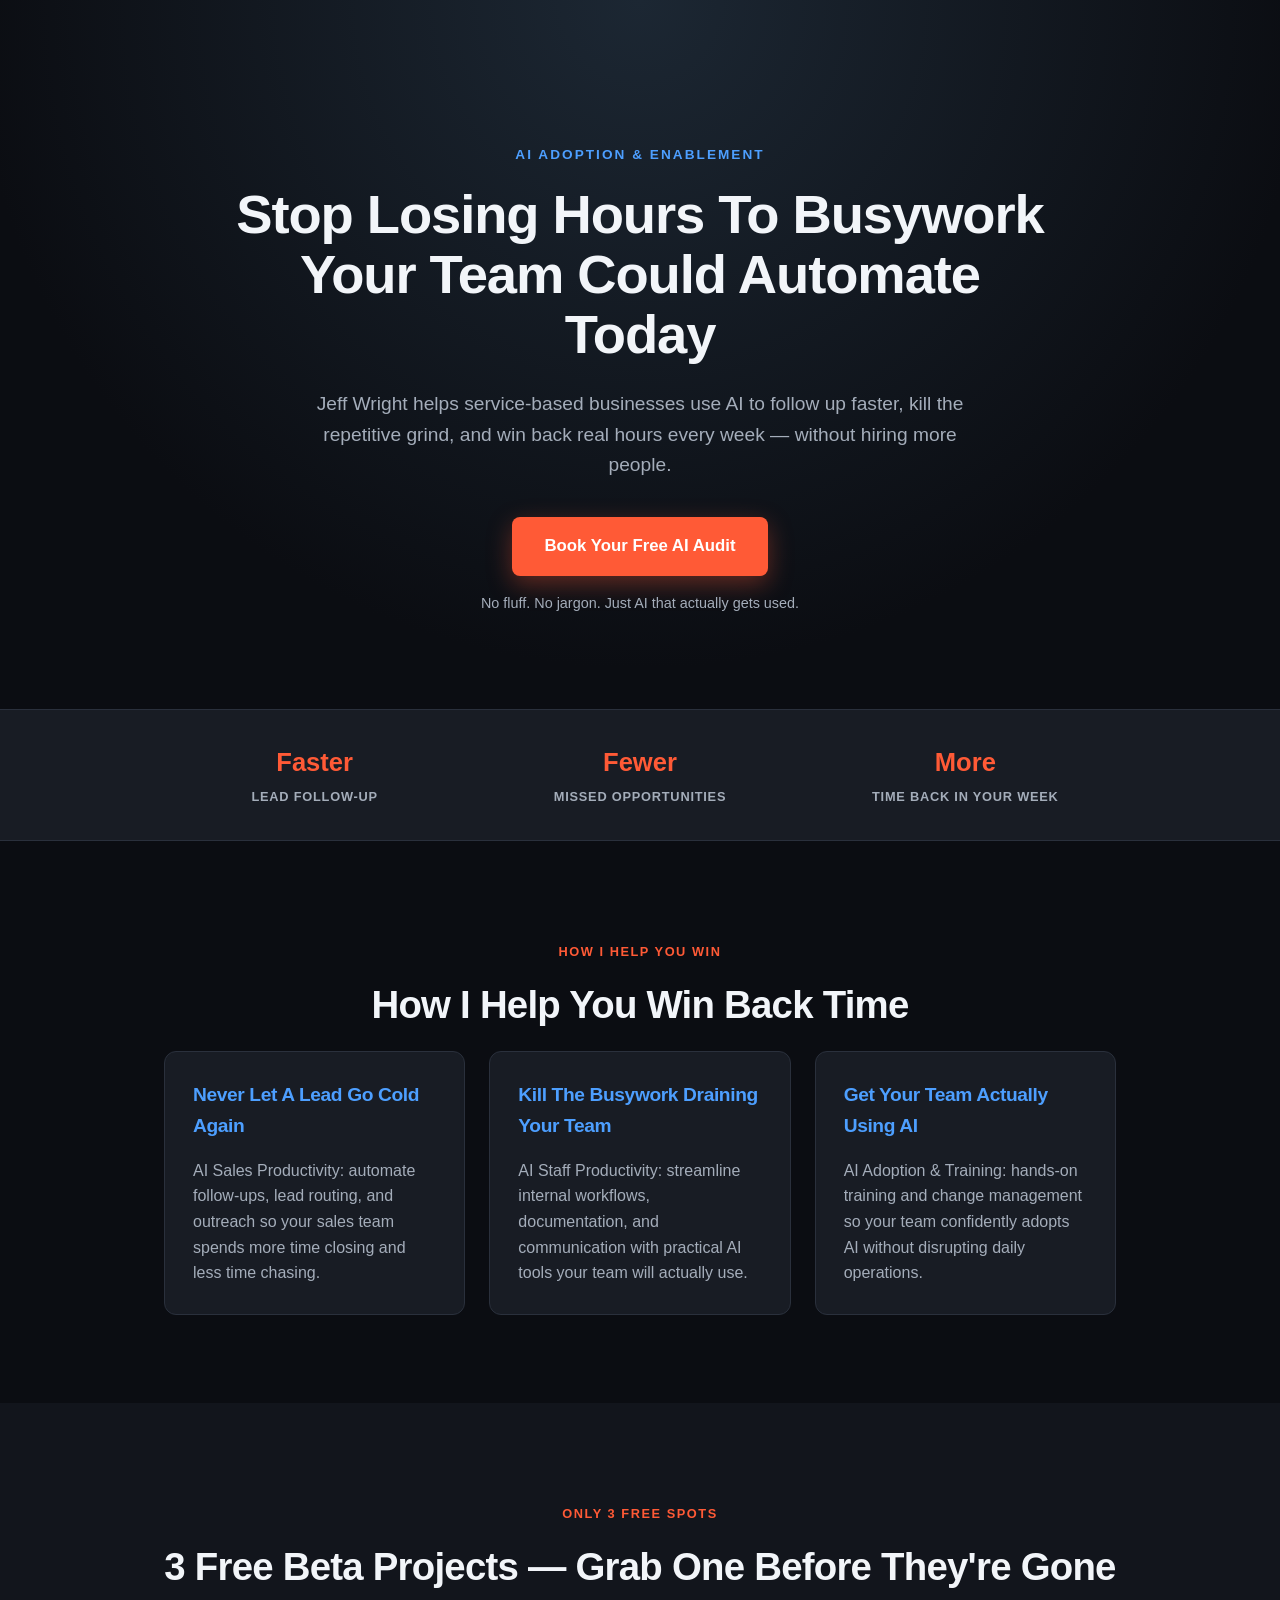
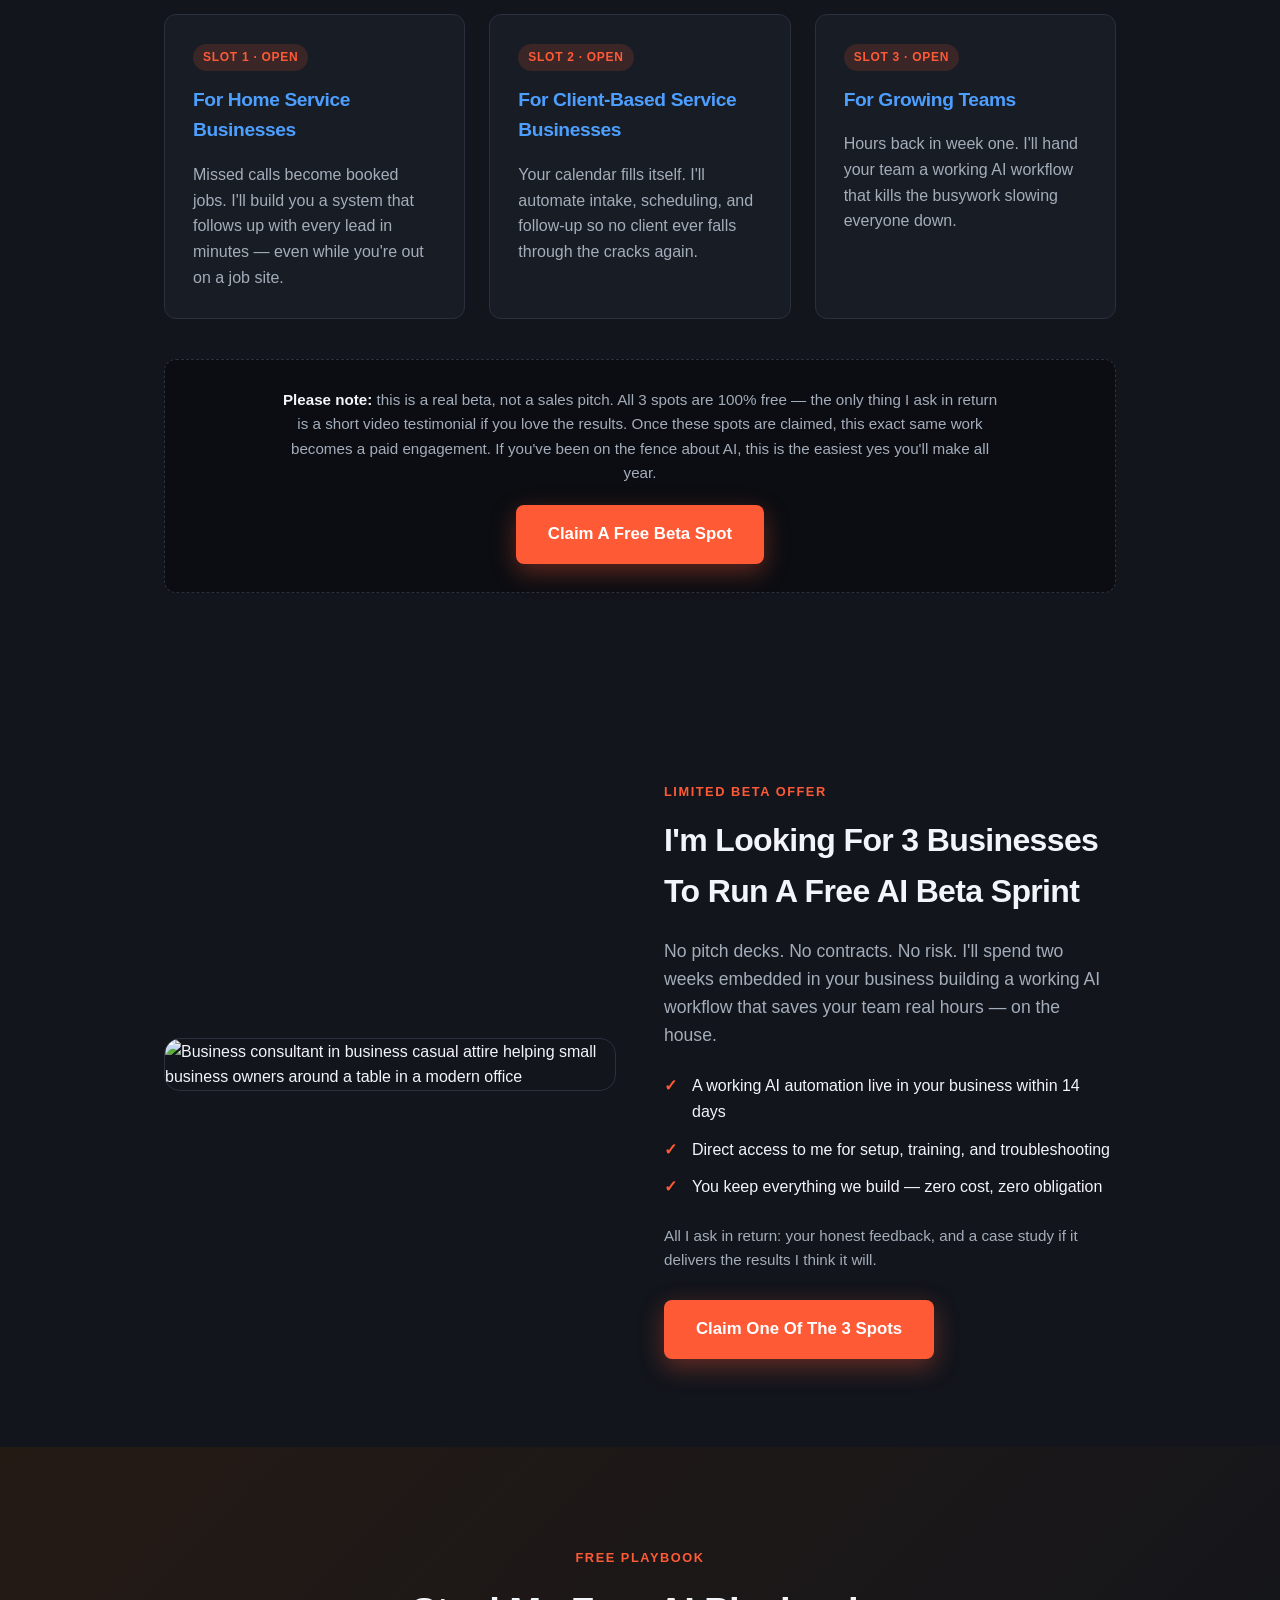
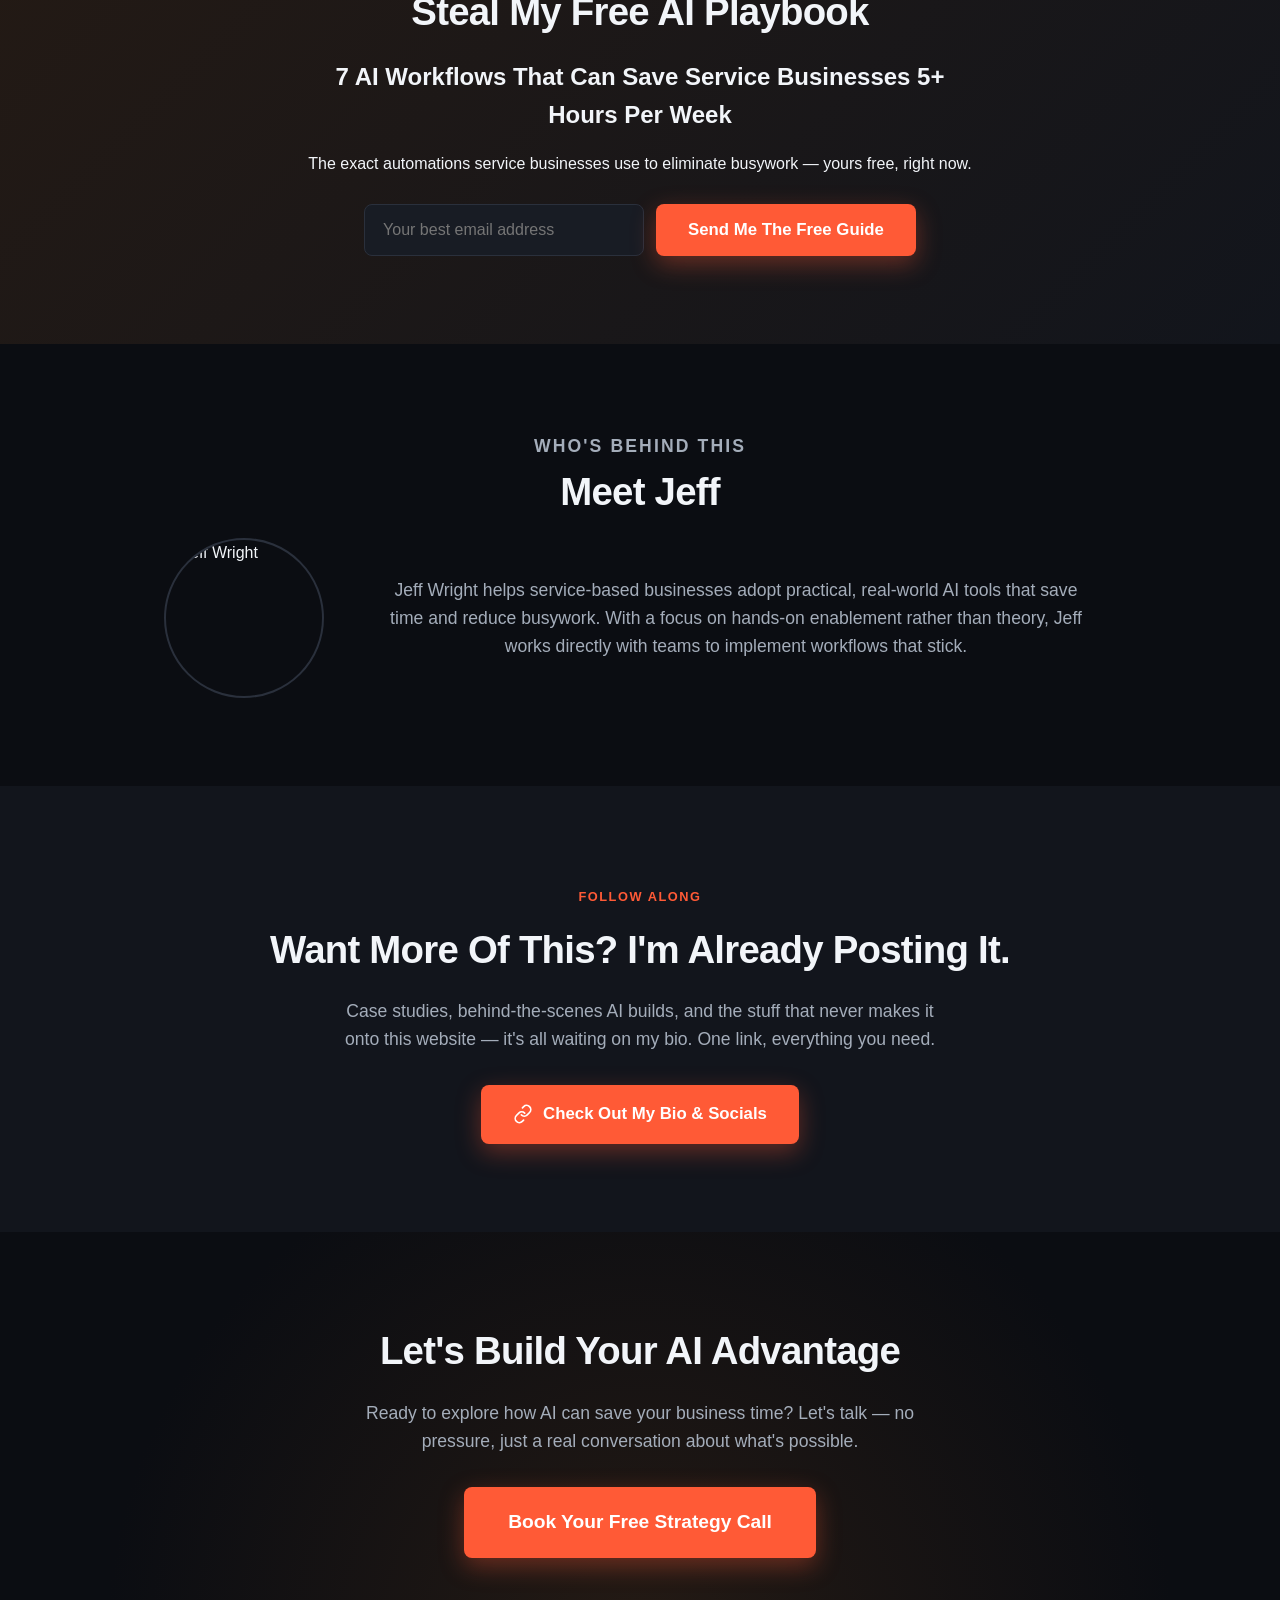
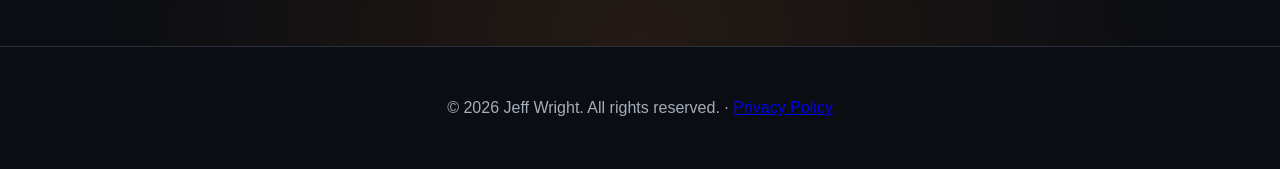
==== commit d0a5c83c: "Update index.html" ====
--- a/index.html
+++ b/index.html
@@ -155,7 +155,7 @@
 
 <footer>
   <div class="container">
-    <p>&copy; 2026 Jeff Wright. All rights reserved.</p>
+    <p>&copy; 2026 Jeff Wright. All rights reserved. &middot; <a href="privacy.html">Privacy Policy</a></p>
   </div>
 </footer>
 
--- a/style.css
+++ b/style.css
@@ -415,3 +415,26 @@
     font-size: 1.8rem;
   }
 }
+
+.about-grid {
+  display: flex;
+  align-items: center;
+  gap: 32px;
+  margin-top: 16px;
+  flex-wrap: wrap;
+}
+
+.about-photo {
+  width: 160px;
+  height: 160px;
+  border-radius: 50%;
+  object-fit: cover;
+  border: 2px solid var(--border);
+  flex-shrink: 0;
+}
+
+.about-grid p {
+  flex: 1;
+  min-width: 240px;
+  margin: 0;
+}
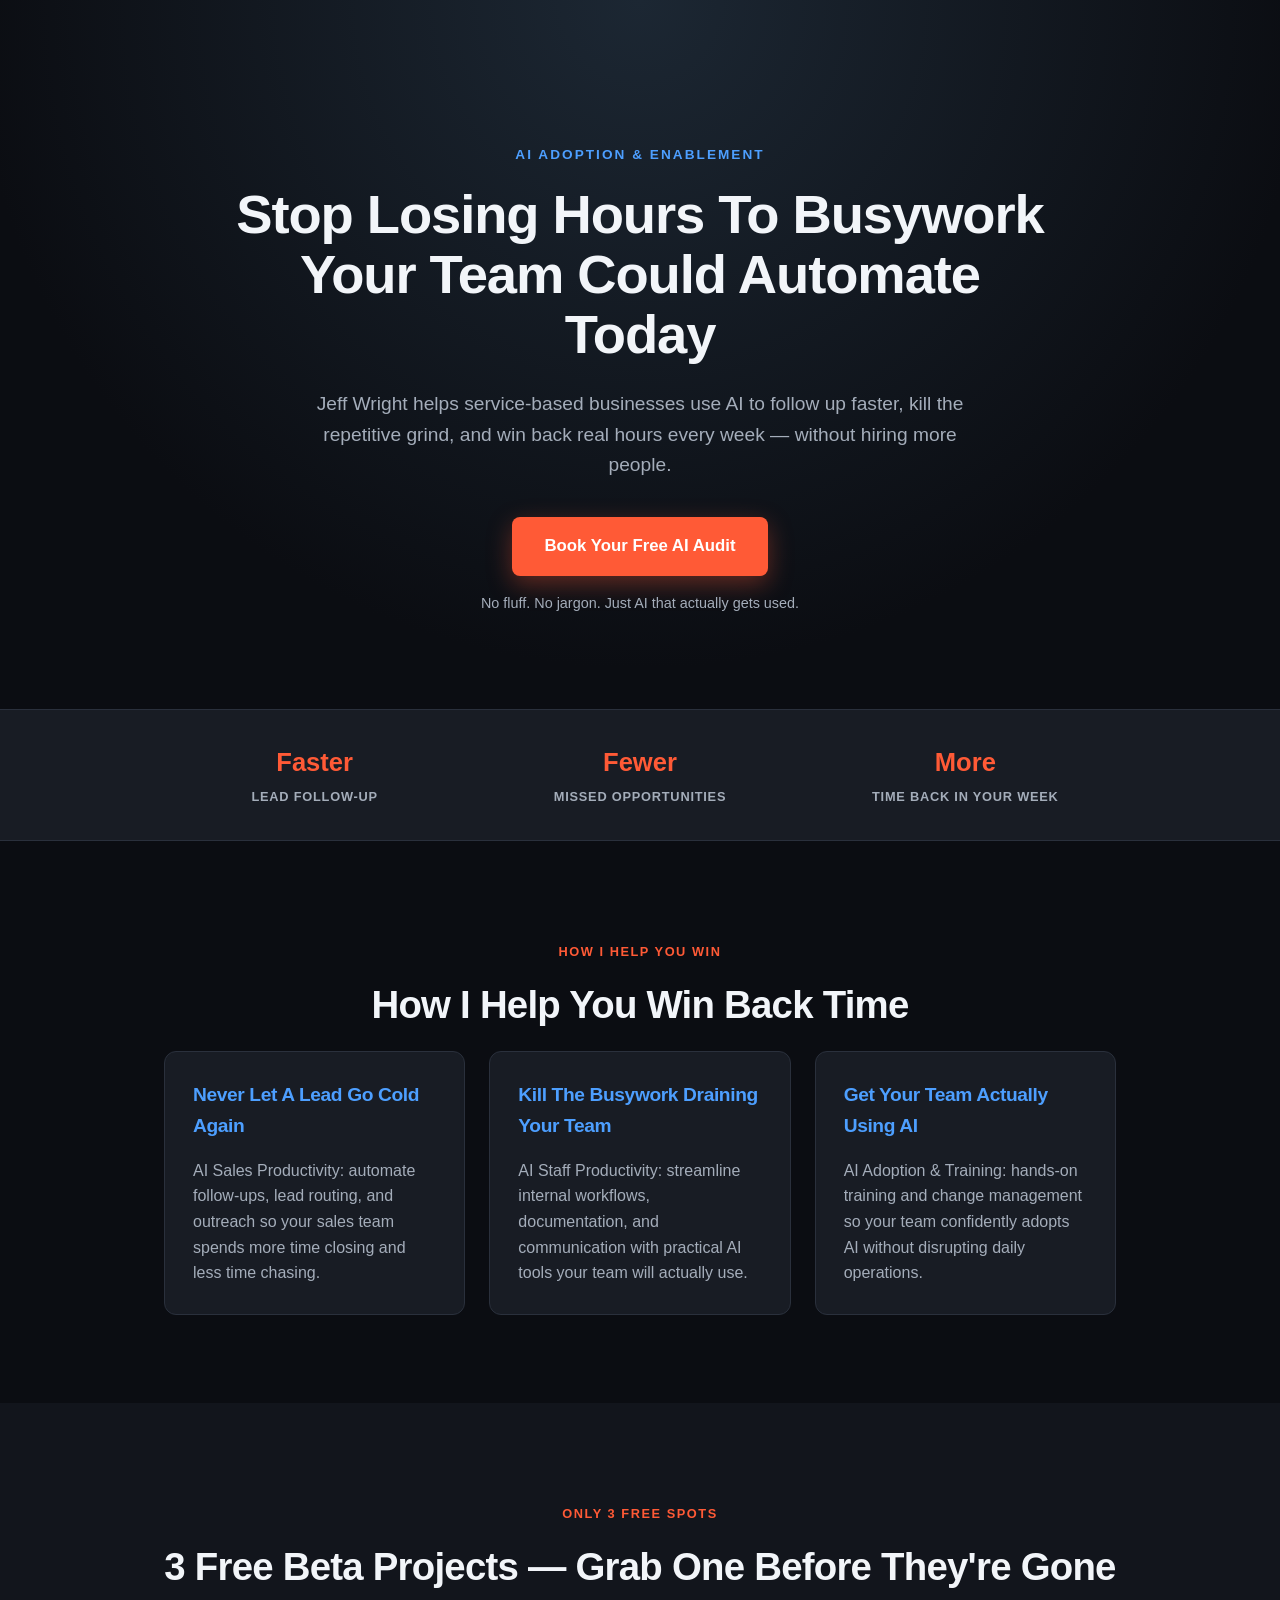
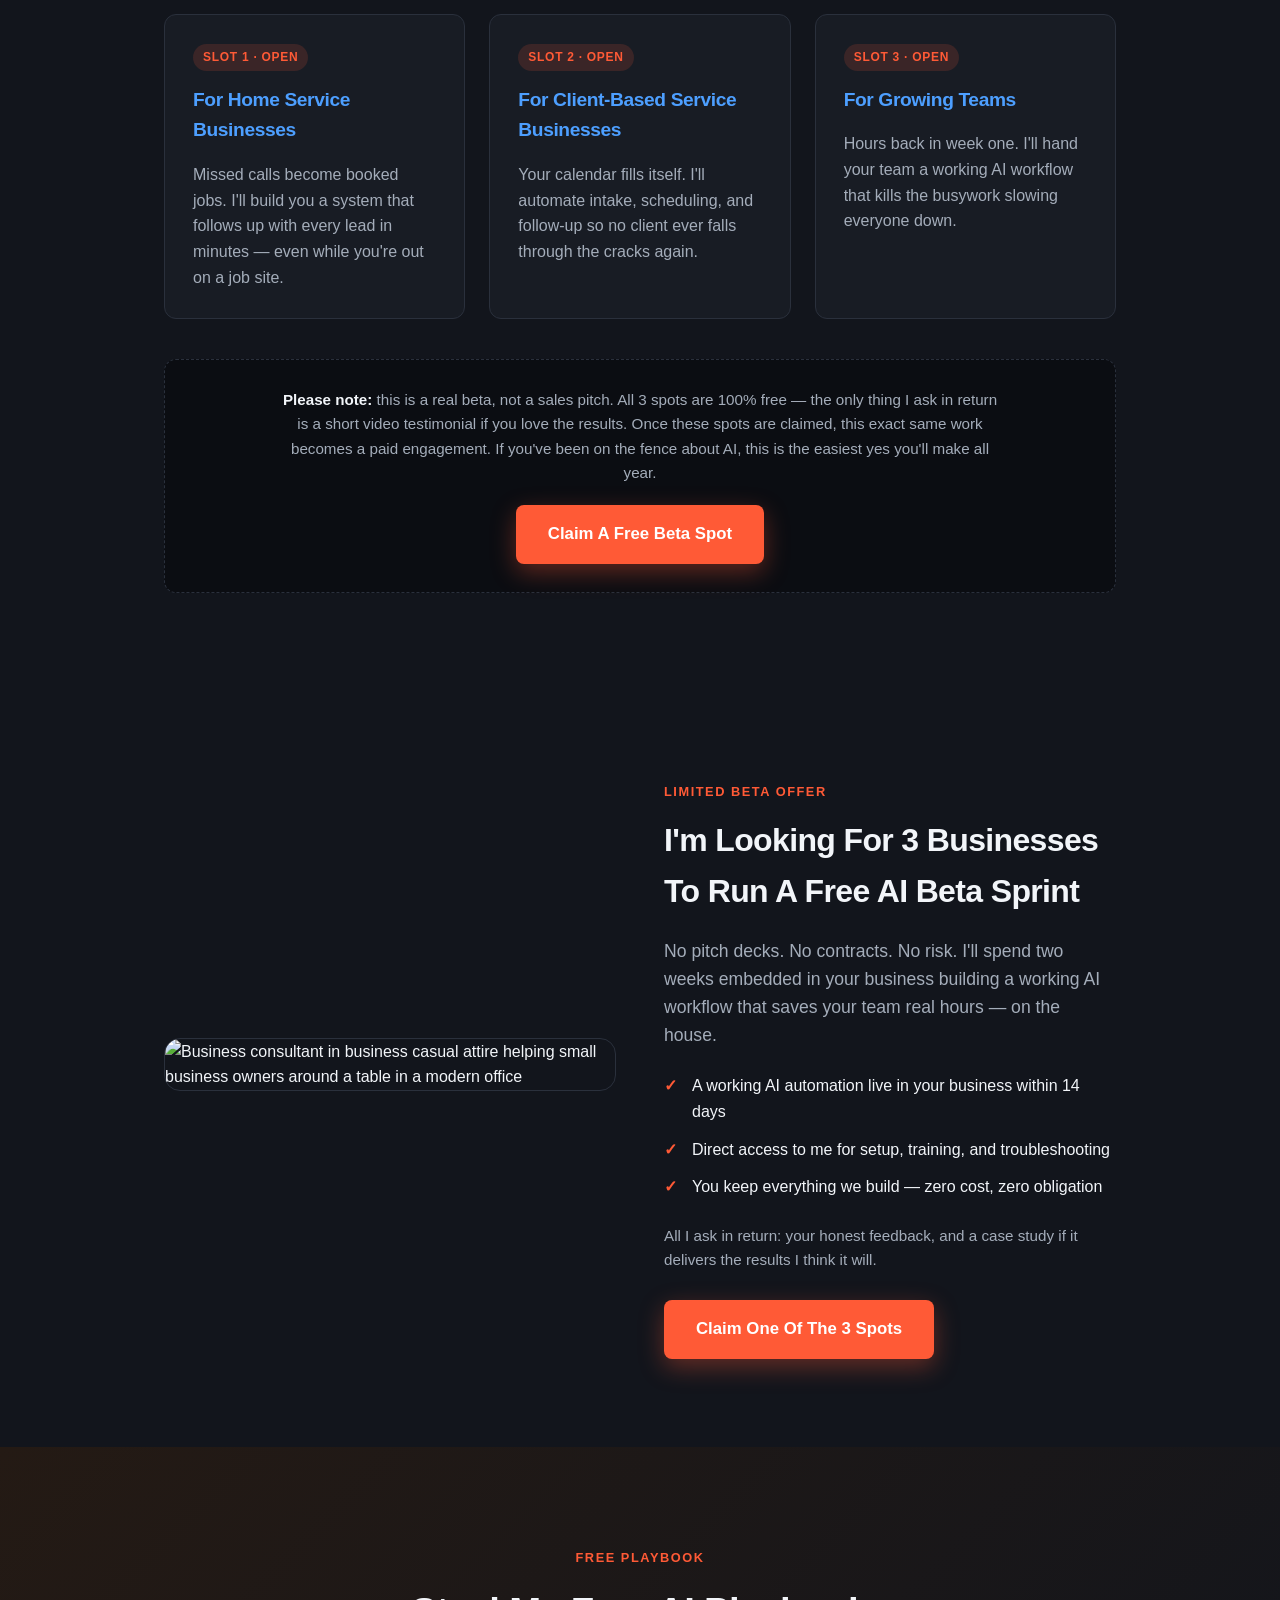
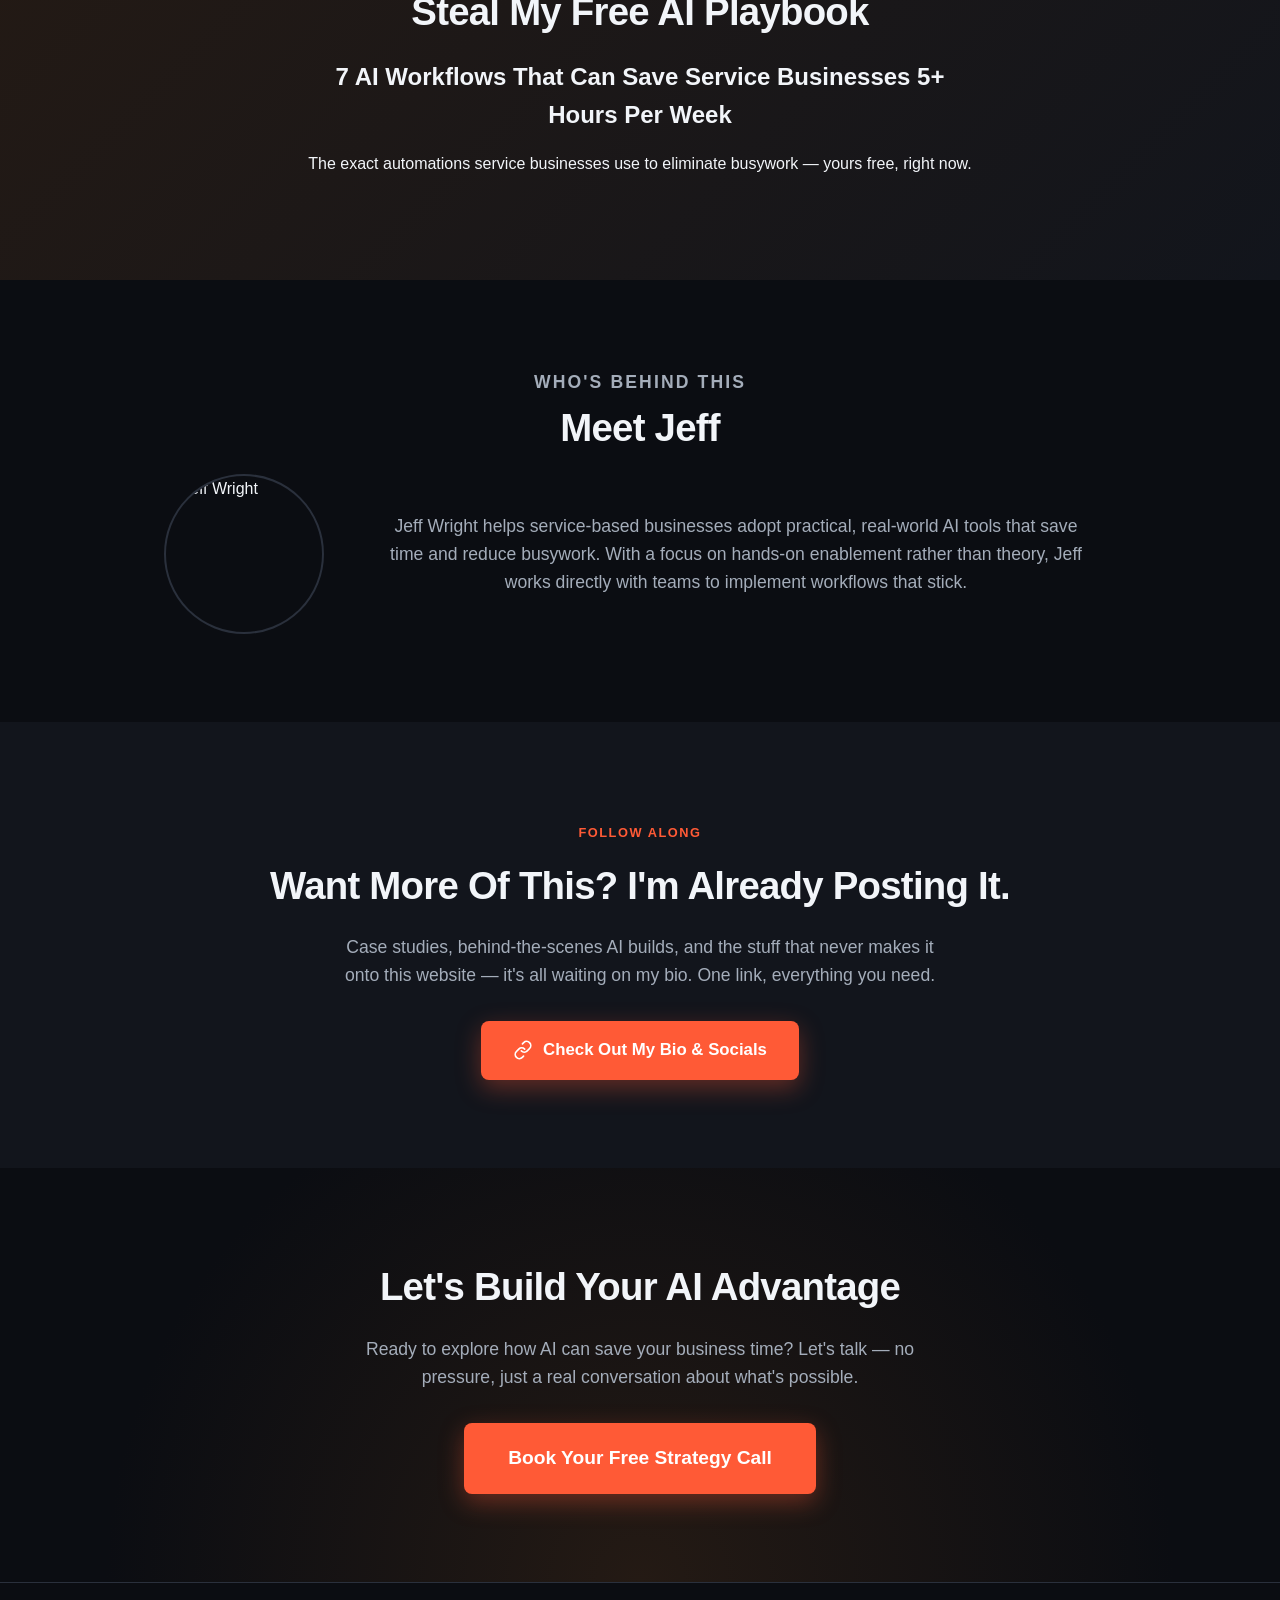
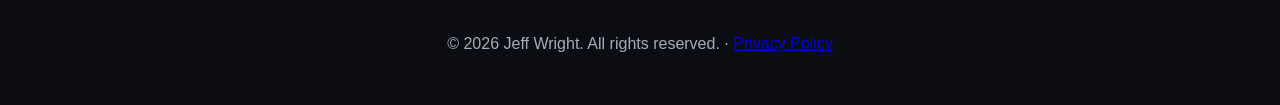
==== commit 90d0b187: "Update index.html" ====
--- a/index.html
+++ b/index.html
@@ -5,6 +5,15 @@
 <meta name="viewport" content="width=device-width, initial-scale=1.0">
 <title>Jeff Wright | AI Adoption & Enablement</title>
 <link rel="stylesheet" href="style.css">
+<!-- MailerLite Universal -->
+<script>
+(function(w,d,e,u,f,l,n){w[f]=w[f]||function(){(w[f].q=w[f].q||[])
+.push(arguments);},l=d.createElement(e),l.async=1,l.src=u,
+n=d.getElementsByTagName(e)[0],n.parentNode.insertBefore(l,n);})
+(window,document,'script','https://assets.mailerlite.com/js/universal.js','ml');
+ml('account', '2592524');
+</script>
+<!-- End MailerLite Universal -->
 </head>
 <body>
 
@@ -110,10 +119,7 @@
     <h2>Steal My Free AI Playbook</h2>
     <p class="lead-title">7 AI Workflows That Can Save Service Businesses 5+ Hours Per Week</p>
     <p>The exact automations service businesses use to eliminate busywork &mdash; yours free, right now.</p>
-    <form id="lead-form" class="lead-form">
-      <input type="email" name="email" placeholder="Your best email address" required>
-      <button type="submit" class="btn btn-cta">Send Me The Free Guide</button>
-    </form>
+    <div class="ml-embedded" data-form="BWWy4C"></div>
   </div>
 </section>
 
--- a/style.css
+++ b/style.css
@@ -438,3 +438,33 @@
   min-width: 240px;
   margin: 0;
 }
+
+.legal-hero {
+  padding: 56px 0 32px;
+}
+
+.legal-content {
+  padding-top: 0;
+}
+
+.legal-content h2 {
+  margin-top: 8px;
+}
+
+.legal-content h3 {
+  margin-top: 36px;
+  color: var(--accent);
+}
+
+.legal-content p, .legal-content li {
+  color: var(--text-muted);
+  font-size: 1rem;
+}
+
+.legal-content ul {
+  padding-left: 20px;
+}
+
+.legal-content a {
+  color: var(--accent);
+}
